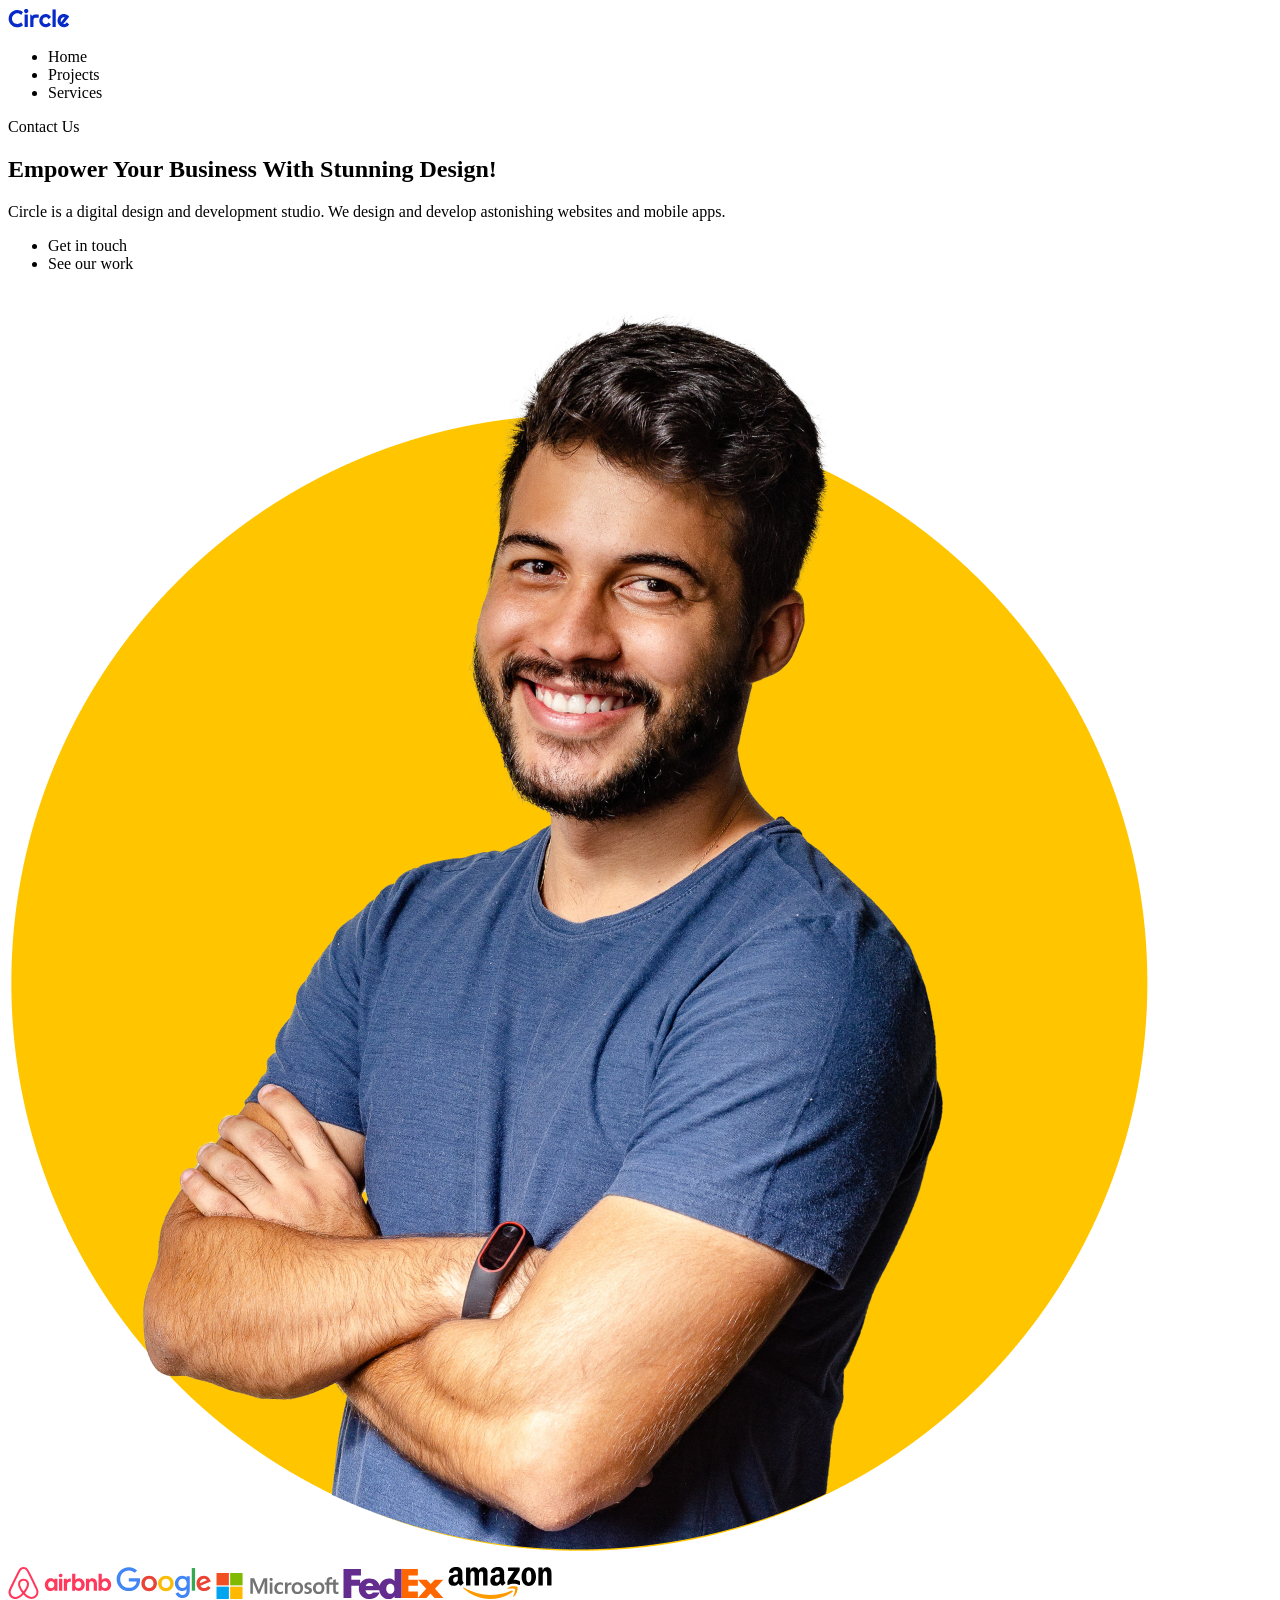
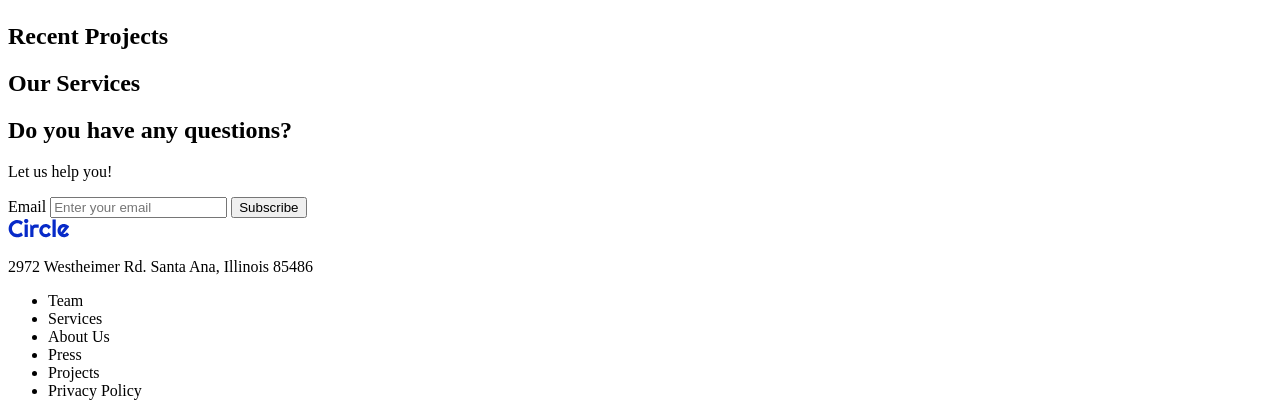
==== index.html @ 77b73203 "Start project" ====
<!doctype html>
<html lang="en">
  <head>
    <meta charset="UTF-8" />
    <meta name="viewport" content="width=device-width, initial-scale=1.0" />
    <title>Homepage</title>
    <link rel="stylesheet" href="script.js" />
  </head>
  <body>
    <header>
      <nav>
        <a href="https://circle91.webflow.io/">
          <img src="/project-assets/logos/circle.svg" alt="Website Circle"
        /></a>
        <ul>
          <li>Home</li>
          <li>Projects</li>
          <li>Services</li>
        </ul>
        <p>Contact Us</p>
      </nav>
    </header>
    <main>
      <section id="hero">
        <h1>Empower Your Business With Stunning Design!</h1>
        <p>
          Circle is a digital design and development studio. We design and
          develop astonishing websites and mobile apps.
        </p>
        <nav>
          <ul>
            <li>Get in touch</li>
            <li>See our work</li>
          </ul>
        </nav>
        <img
          src="/project-assets/hero-section/hero-image.png"
          alt="Hero image"
        />
      </section>
      <section id="logos">
        <img src="/project-assets/logos/airbnb-logo.svg" alt="Airbnb logo" />
        <img src="/project-assets/logos/google-logo.svg" alt="Google logo" />
        <img
          src="/project-assets/logos/microsoft-logo.svg"
          alt="Microsoft logo"
        />
        <img src="/project-assets/logos/fedex-logo.svg" alt="FedEx logo" />
        <img src="/project-assets/logos/amazon-logo.svg" alt="Amazon logo" />
      </section>
      <section id="recent-projects">
        <h2>Recent Projects</h2>
        <div></div>
      </section>
      <section id="testimonial-section"></section>
      <section id="services-section">
        <h2>Our Services</h2>
        <div></div>
      </section>
      <section id="newsletter-section">
        <h2>Do you have any questions?</h2>
        <p>Let us help you!</p>
        <form class="newsletter-email">
          <label for="email">Email</label>
          <input id="email" type="email" placeholder="Enter your email" />
          <button type="submit">Subscribe</button>
        </form>
      </section>
    </main>
    <footer>
      <section id="logo-address"></section>
      <a href="https://circle91.webflow.io/">
        <img src="/project-assets/logos/circle.svg" alt="Website Circle"
      /></a>
      <p>2972 Westheimer Rd. Santa Ana, Illinois 85486</p>
      <section id="navigation-links">
        <nav>
          <ul>
            <li>Team</li>
            <li>Services</li>
            <li>About Us</li>
            <li>Press</li>
            <li>Projects</li>
            <li>Privacy Policy</li>
          </ul>
        </nav>
      </section>
    </footer>
    <!--<script src="script.js"></script>-->
  </body>
</html>
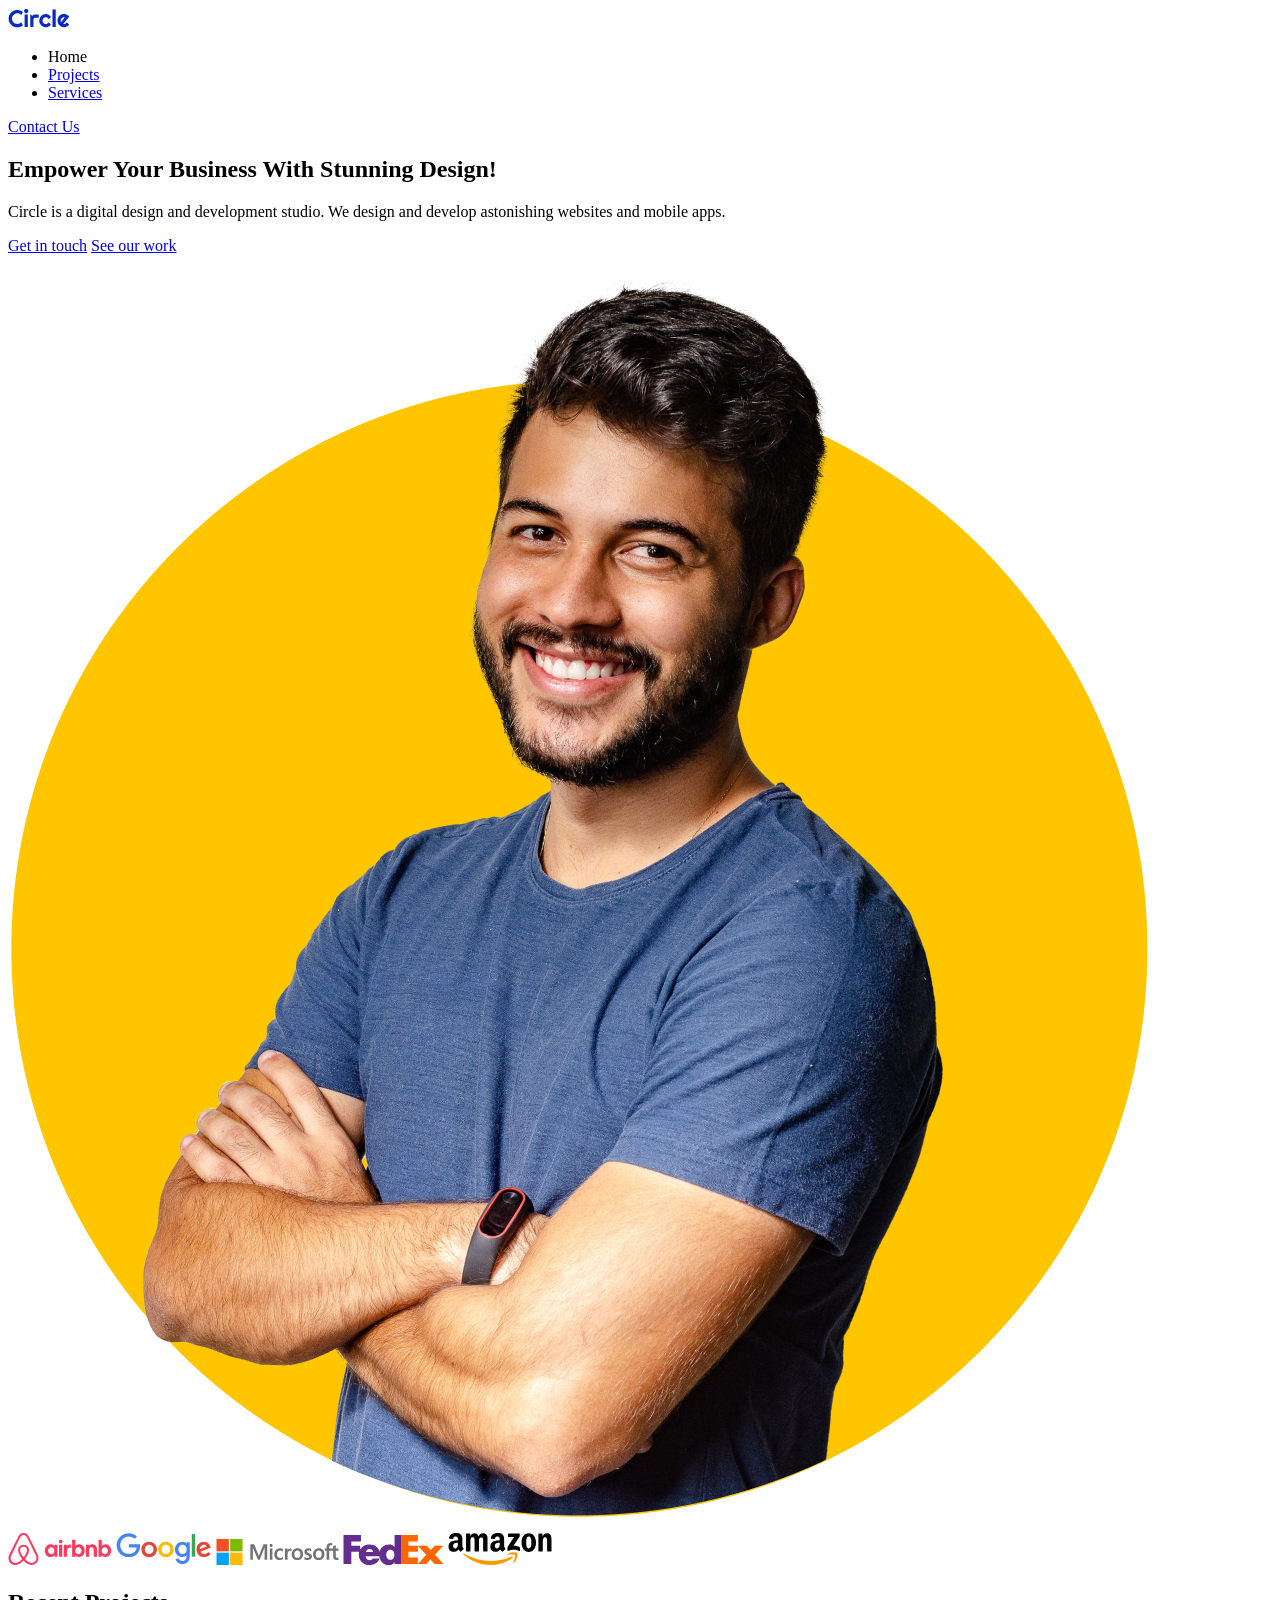
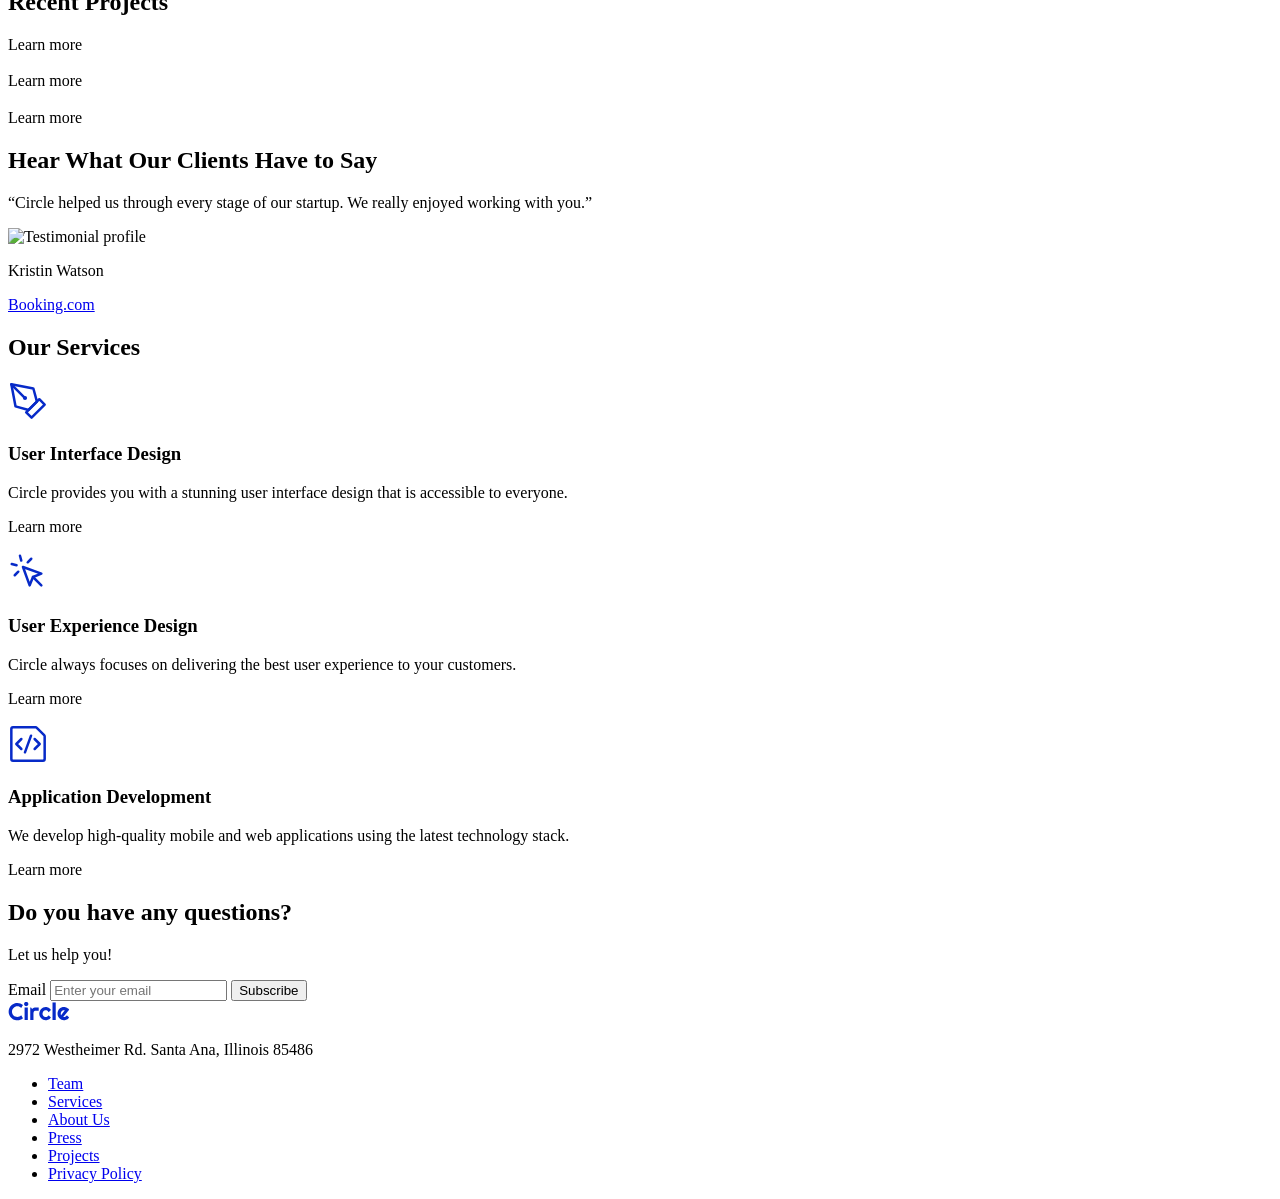
==== commit 21997caf: "base HTML structure with navigation in home, contact, project" ====
--- a/index.html
+++ b/index.html
@@ -9,15 +9,15 @@
   <body>
     <header>
       <nav>
-        <a href="https://circle91.webflow.io/">
-          <img src="/project-assets/logos/circle.svg" alt="Website Circle"
+        <a href="index.html">
+          <img src="project-assets/logos/circle.svg" alt="Website Circle"
         /></a>
         <ul>
           <li>Home</li>
-          <li>Projects</li>
-          <li>Services</li>
+          <li><a href="#recent-projects">Projects</a></li>
+          <li><a href="#services-section">Services</a></li>
         </ul>
-        <p>Contact Us</p>
+        <a href="contact.html">Contact Us</a>
       </nav>
     </header>
     <main>
@@ -27,35 +27,107 @@
           Circle is a digital design and development studio. We design and
           develop astonishing websites and mobile apps.
         </p>
-        <nav>
-          <ul>
-            <li>Get in touch</li>
-            <li>See our work</li>
-          </ul>
-        </nav>
+        <a href="contact.html">Get in touch</a>
+        <a href="projects/1.html">See our work</a>
+
         <img
-          src="/project-assets/hero-section/hero-image.png"
+          src="project-assets/hero-section/hero-image.png"
           alt="Hero image"
         />
       </section>
       <section id="logos">
-        <img src="/project-assets/logos/airbnb-logo.svg" alt="Airbnb logo" />
-        <img src="/project-assets/logos/google-logo.svg" alt="Google logo" />
-        <img
-          src="/project-assets/logos/microsoft-logo.svg"
-          alt="Microsoft logo"
-        />
-        <img src="/project-assets/logos/fedex-logo.svg" alt="FedEx logo" />
-        <img src="/project-assets/logos/amazon-logo.svg" alt="Amazon logo" />
+        <a href="https://www.airbnb.es/"
+          ><img src="project-assets/logos/airbnb-logo.svg" alt="Airbnb logo"
+        /></a>
+        <a href="https://www.google.com/"
+          ><img src="project-assets/logos/google-logo.svg" alt="Google logo"
+        /></a>
+        <a href="https://www.microsoft.com/"
+          ><img
+            src="project-assets/logos/microsoft-logo.svg"
+            alt="Microsoft logo"
+        /></a>
+        <a href="https://www.fedex.com/">
+          <img src="project-assets/logos/fedex-logo.svg" alt="FedEx logo"
+        /></a>
+        <a href="https://www.amazon.es/">
+          <img src="project-assets/logos/amazon-logo.svg" alt="Amazon logo"
+        /></a>
       </section>
       <section id="recent-projects">
         <h2>Recent Projects</h2>
-        <div></div>
+        <div class="recent-projects-group">
+          <div class="recent-project-card">
+            <h3></h3>
+            <p></p>
+            <p>Learn more</p>
+          </div>
+          <div class="recent-project-card">
+            <h3></h3>
+            <p></p>
+            <p>Learn more</p>
+          </div>
+          <div class="recent-project-card">
+            <h3></h3>
+            <p></p>
+            <p>Learn more</p>
+          </div>
+        </div>
       </section>
-      <section id="testimonial-section"></section>
+      <section id="testimonial-section">
+        <h2>Hear What Our Clients Have to Say</h2>
+        <p>
+          “Circle helped us through every stage of our startup. We really
+          enjoyed working with you.”
+        </p>
+        <img
+          src="project-assets/testimonial-section/profile.png*"
+          alt="Testimonial profile"
+        />
+        <p>Kristin Watson</p>
+        <a href="https://www.booking.com/">Booking.com</a>
+      </section>
       <section id="services-section">
         <h2>Our Services</h2>
-        <div></div>
+        <div class="services-group">
+          <div class="service-card">
+            <img
+              src="project-assets/services-section/icons/1.svg"
+              alt="User Interface Design icon"
+            />
+            <h3>User Interface Design</h3>
+            <p>
+              Circle provides you with a stunning user interface design that is
+              accessible to everyone.
+            </p>
+            <p>Learn more</p>
+          </div>
+
+          <div class="service-card">
+            <img
+              src="project-assets/services-section/icons/2.svg"
+              alt="User Experience Design icon"
+            />
+            <h3>User Experience Design</h3>
+            <p>
+              Circle always focuses on delivering the best user experience to
+              your customers.
+            </p>
+            <p>Learn more</p>
+          </div>
+          <div class="service-card">
+            <img
+              src="project-assets/services-section/icons/3.svg"
+              alt="Application Development icon"
+            />
+            <h3>Application Development</h3>
+            <p>
+              We develop high-quality mobile and web applications using the
+              latest technology stack.
+            </p>
+            <p>Learn more</p>
+          </div>
+        </div>
       </section>
       <section id="newsletter-section">
         <h2>Do you have any questions?</h2>
@@ -70,18 +142,18 @@
     <footer>
       <section id="logo-address"></section>
       <a href="https://circle91.webflow.io/">
-        <img src="/project-assets/logos/circle.svg" alt="Website Circle"
+        <img src="project-assets/logos/circle.svg" alt="Website Circle"
       /></a>
       <p>2972 Westheimer Rd. Santa Ana, Illinois 85486</p>
       <section id="navigation-links">
         <nav>
           <ul>
-            <li>Team</li>
-            <li>Services</li>
-            <li>About Us</li>
-            <li>Press</li>
-            <li>Projects</li>
-            <li>Privacy Policy</li>
+            <li><a href="404.html">Team</a></li>
+            <li><a href="404.html">Services</a></li>
+            <li><a href="404.html">About Us</a></li>
+            <li><a href="404.html">Press</a></li>
+            <li><a href="projects/1.html">Projects</a></li>
+            <li><a href="404.html">Privacy Policy</a></li>
           </ul>
         </nav>
       </section>
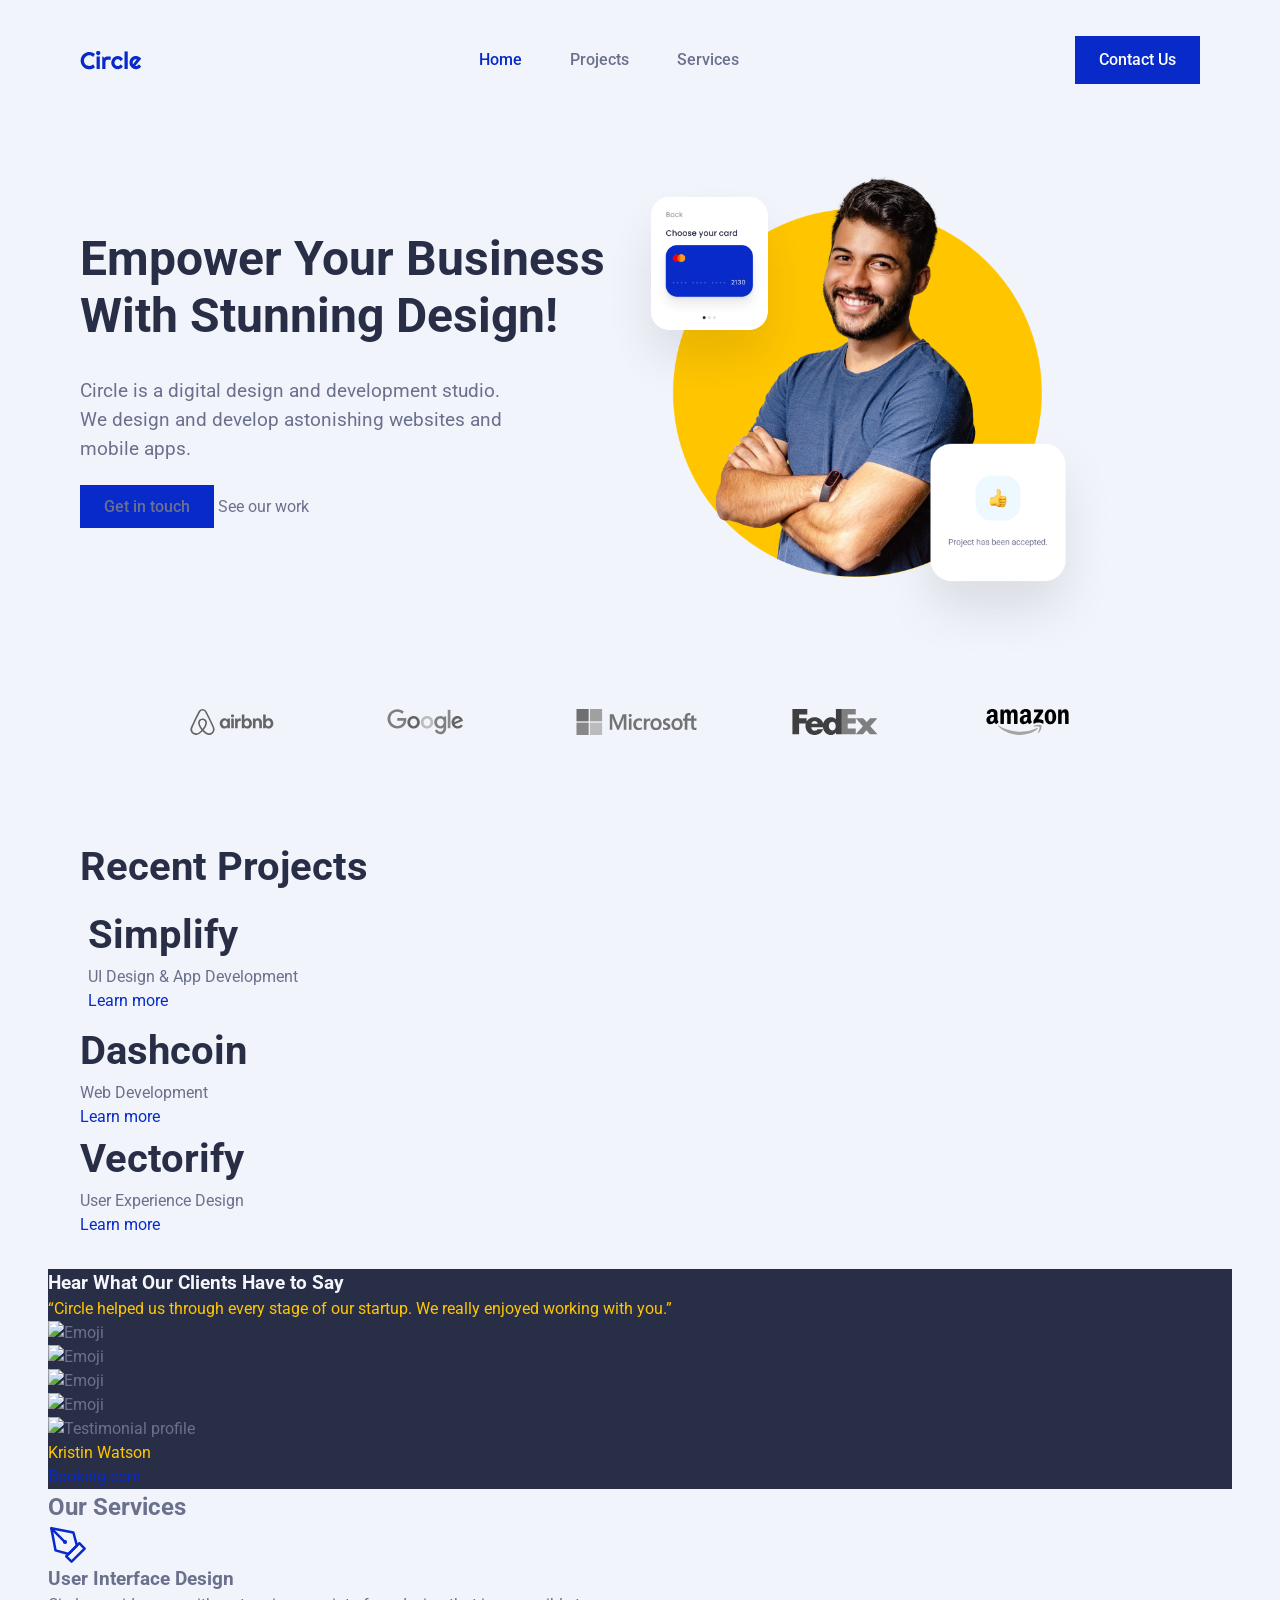
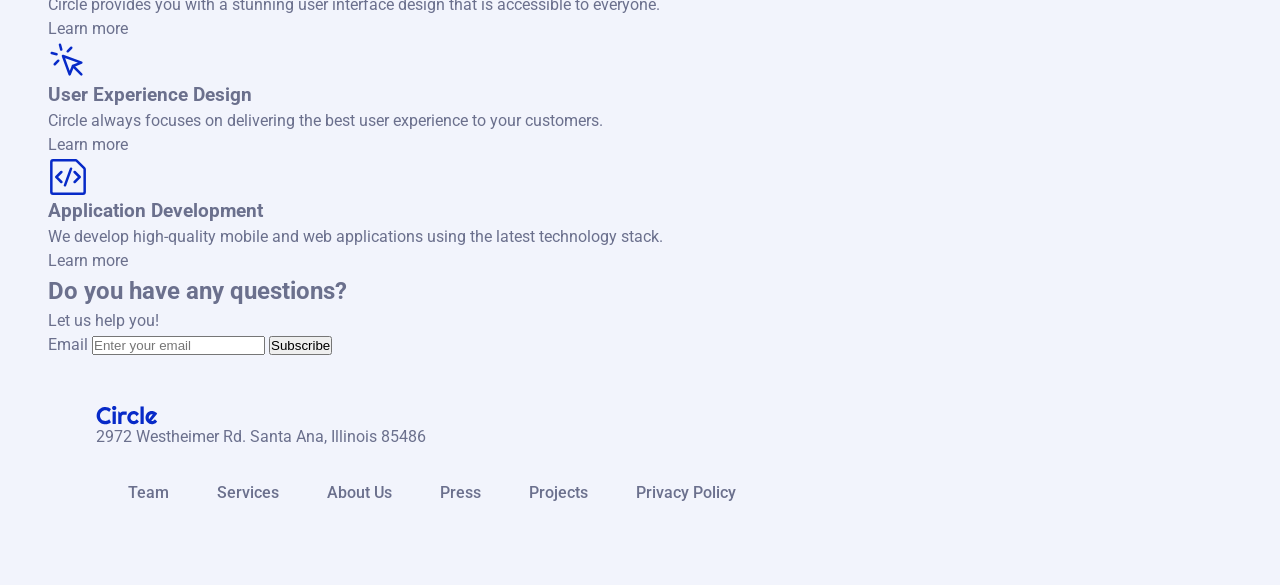
==== commit 736a6cfd: "Update day 2 CSS + HTML" ====
--- a/index.html
+++ b/index.html
@@ -4,7 +4,7 @@
     <meta charset="UTF-8" />
     <meta name="viewport" content="width=device-width, initial-scale=1.0" />
     <title>Homepage</title>
-    <link rel="stylesheet" href="script.js" />
+    <link rel="stylesheet" href="styles.css" />
   </head>
   <body>
     <header>
@@ -17,23 +17,41 @@
           <li><a href="#recent-projects">Projects</a></li>
           <li><a href="#services-section">Services</a></li>
         </ul>
-        <a href="contact.html">Contact Us</a>
+        <a href="contact.html" class="pseudo-button">Contact Us</a>
       </nav>
     </header>
     <main>
       <section id="hero">
-        <h1>Empower Your Business With Stunning Design!</h1>
-        <p>
-          Circle is a digital design and development studio. We design and
-          develop astonishing websites and mobile apps.
-        </p>
-        <a href="contact.html">Get in touch</a>
-        <a href="projects/1.html">See our work</a>
-
-        <img
-          src="project-assets/hero-section/hero-image.png"
-          alt="Hero image"
-        />
+        <div class="hero-content">
+          <div class="hero-text">
+            <h1>Empower Your Business With Stunning Design!</h1>
+            <p>
+              Circle is a digital design and development studio. We design and
+              develop astonishing websites and mobile apps.
+            </p>
+          </div>
+          <div class="hero-btn">
+            <a class="pseudo-button" href="#newsletter-section">Get in touch</a>
+            <a href="#recent-projects">See our work</a>
+          </div>
+        </div>
+        <div class="hero-group-image">
+          <img
+            class="card-image"
+            src="project-assets/hero-section/card-1.png"
+            alt="Card image"
+          />
+          <img
+            class="hero-img"
+            src="project-assets/hero-section/hero-image.png"
+            alt="Hero image"
+          />
+          <img
+            class="project-accepted"
+            src="project-assets/hero-section/card-2.png"
+            alt="Project accepted"
+          />
+        </div>
       </section>
       <section id="logos">
         <a href="https://www.airbnb.es/"
@@ -55,37 +73,81 @@
         /></a>
       </section>
       <section id="recent-projects">
-        <h2>Recent Projects</h2>
-        <div class="recent-projects-group">
-          <div class="recent-project-card">
-            <h3></h3>
-            <p></p>
-            <p>Learn more</p>
-          </div>
-          <div class="recent-project-card">
-            <h3></h3>
-            <p></p>
-            <p>Learn more</p>
-          </div>
-          <div class="recent-project-card">
-            <h3></h3>
-            <p></p>
-            <p>Learn more</p>
-          </div>
-        </div>
+        <h3>Recent Projects</h3>
+        <article class="cards">
+          <img
+            src="/project-assets/projects-section/1.jpg*"
+            alt="Image Project"
+            class="card-image"
+          />
+          <div class="card-content">
+            <h3 class="card_tittle">Simplify</h3>
+            <p>UI Design & App Development</p>
+            <a href="projects/1.html">Learn more</a>
+          </div>
+        </article>
+        <article class="card">
+          <img
+            src="/project-assets/projects-section/2.jpg*"
+            alt="Image Project"
+            class="card-image"
+          />
+          <div class="card-content">
+            <h3 class="card_tittle">Dashcoin</h3>
+            <p>Web Development</p>
+            <a href="404.html">Learn more</a>
+          </div>
+        </article>
+        <article class="card">
+          <img
+            src="/project-assets/projects-section/3.jpg*"
+            alt="Image Project"
+            class="card-image"
+          />
+          <div class="card-content">
+            <h3 class="card_tittle">Vectorify</h3>
+            <p>User Experience Design</p>
+            <a href="404.html">Learn more</a>
+          </div>
+        </article>
       </section>
       <section id="testimonial-section">
-        <h2>Hear What Our Clients Have to Say</h2>
-        <p>
-          “Circle helped us through every stage of our startup. We really
-          enjoyed working with you.”
-        </p>
-        <img
-          src="project-assets/testimonial-section/profile.png*"
-          alt="Testimonial profile"
-        />
-        <p>Kristin Watson</p>
-        <a href="https://www.booking.com/">Booking.com</a>
+        <div class="testimonial-group">
+          <h3>Hear What Our Clients Have to Say</h3>
+          <p>
+            “Circle helped us through every stage of our startup. We really
+            enjoyed working with you.”
+          </p>
+          <div class="testimonial-img">
+            <img
+              class="emoji-left-top"
+              src="project-assets/testimonial-section/memoji-1*.png"
+              alt="Emoji"
+            />
+            <img
+              class="emoji-right-top"
+              src="project-assets/testimonial-section/memoji-2*.png"
+              alt="Emoji"
+            />
+            <img
+              class="emoji-left-down"
+              src="project-assets/testimonial-section/memoji-3*.png"
+              alt="Emoji"
+            />
+            <img
+              class="emoji-right-down"
+              src="project-assets/testimonial-section/memoji-4*.png"
+              alt="Emoji"
+            />
+          </div>
+          <img
+            src="project-assets/testimonial-section/profile*.png*"
+            alt="Testimonial profile"
+          />
+
+          <p>Kristin Watson</p>
+          <a href="https://www.booking.com/">Booking.com</a>
+        </div>
       </section>
       <section id="services-section">
         <h2>Our Services</h2>
--- a/styles.css
+++ b/styles.css
@@ -0,0 +1,246 @@
+@import url("https://fonts.googleapis.com/css2?family=Roboto:ital,wght@0,100..900;1,100..900&display=swap");
+
+:root {
+  --color-text-primary: #072ac8;
+  --color-text: #6b708d;
+  --color-text-dark: #292e47;
+  --color-text-white: #ffffff;
+  --color-text-neutral-light: #f4f6fc;
+  --color-text-secondary: #ffc600;
+  --color-text-primary-hover: #a2d6f9;
+  --color-text-black: #000000;
+  --color-bg: #f2f4fc;
+  --font-body: Roboto, sans-serif;
+  --space-s: 1rem;
+  --space-m: 2rem;
+  --space-normal: 2.5rem;
+  --space-l: 3rem;
+  --space-xl: 6rem;
+}
+
+*,
+*::before,
+*::after {
+  box-sizing: border-box;
+  margin: 0;
+  padding: 0;
+}
+
+body {
+  font-family: var(--font-body);
+  background-color: var(--color-bg);
+  color: var(--color-text);
+  line-height: 1.5;
+  margin: var(--space-l);
+ 
+}
+
+img {
+  max-width: 100%;
+  display: block;
+}
+
+a {
+  color: var(--color-text-primary);
+  text-decoration: none;
+}
+
+header {
+  
+  margin: var(--space-m);
+  margin-top: -2rem;
+}
+
+nav {
+  font-weight: 500;
+  display: flex;
+  justify-content: space-between;
+  gap: var(--space-l);
+  align-items: center;
+}
+
+nav ul {
+  list-style: none;
+  display: flex;
+  gap: var(--space-l);
+   margin: var(--space-m);
+}
+
+nav ul li {
+    color: var(--color-text-primary)
+    
+}
+
+nav ul li a {
+    color: var(--color-text);
+   
+}
+
+nav ul li a:hover {
+    color: var(--color-text-primary);
+}
+
+.pseudo-button {
+ background-color: var(--color-text-primary);
+  color: var(--color-text-white);
+  padding: 0.75rem 1.5rem;
+  font-weight: 500;
+}
+
+#hero {
+  padding: var(--space-l) var(--space-s);
+  display: flex;
+  align-items: center;
+   padding: var(--space-m);
+  gap: var(--space-l);
+
+}
+
+.hero-content,
+.hero-group-image {
+  flex: 1;
+  
+}
+
+.hero-group-image {
+    position: relative;
+    align-items: center;
+}
+
+.card-image, 
+.project-accepted {
+    position: absolute;
+    height: 60%;
+
+}
+
+.card-image {
+    bottom: 40%;
+    left: -15%;
+}
+
+.project-accepted {
+    top: 60%;   
+    right: 15%;
+}
+
+.hero-content{
+    margin-right: var(--space-s);
+}
+
+.hero-content h1 {
+  font-size: var(--space-l);
+  line-height: 1.2;
+  color: var(--color-text-dark);
+  font-weight: 700;
+  
+}
+
+
+.hero-content a {
+ color: var(--color-text)
+ 
+}
+
+.hero-content p{
+    padding: 2rem 0;
+    margin-right: 5rem;
+    font-size: 1.2rem;
+}
+
+
+.hero-img {
+  object-fit:cover;
+  max-width: 70%;
+
+}
+
+
+
+#logos {
+  display: flex;
+  justify-content: space-around;
+  margin: var(--space-xl)
+}
+
+#logos img {
+  filter: grayscale(1);
+  transition: all 0.2s;
+  -webkit-transition: all 0.2s;
+  -moz-transition: all 0.2s;
+  height: 80%;
+}
+
+#logos img:hover {
+  filter: grayscale(0%);
+  -webkit-filter: grayscale(0%);
+  -moz-filter: grayscale(0%);
+  transform: scale(1.1);
+  -webkit-transform: scale(1.1);
+  -moz-transform: scale(1.1);
+}
+
+#recent-projects {
+  margin: var(--space-m);
+    display: flexbox;
+    	flex-flow: row wrap;
+}
+
+.cards {
+	display: flex;
+	width: 100%;
+	padding: 0.5em;
+     justify-content: center;
+}
+.card-content{
+    flex: 1;
+   
+}
+  
+
+#recent-projects h3 {
+    font-weight: 700;
+    font-size: var(--space-normal);
+    color: var(--color-text-dark)
+}
+
+.recent-projects-group {
+  align-self: flex-start;
+  justify-content: space-between;
+}
+
+#testimonial-section {
+background-color: var(--color-text-dark);
+}
+
+.testimonial-img {
+    position: relative;
+    
+}
+
+.testimonial-group h3{
+    color:var(--color-text-neutral-light)
+}
+
+.testimonial-group p {
+    color:var(--color-text-secondary)
+}
+
+emoji-left-top,
+emoji-right-top,
+emoji-left-down,
+emoji-right-down {
+    position: absolute;
+    
+}
+
+emoji-right-top {
+      top: 60%;   
+    right: 15%;
+}
+
+
+footer {
+  display: flexbox;
+  margin: var(--space-l);
+}
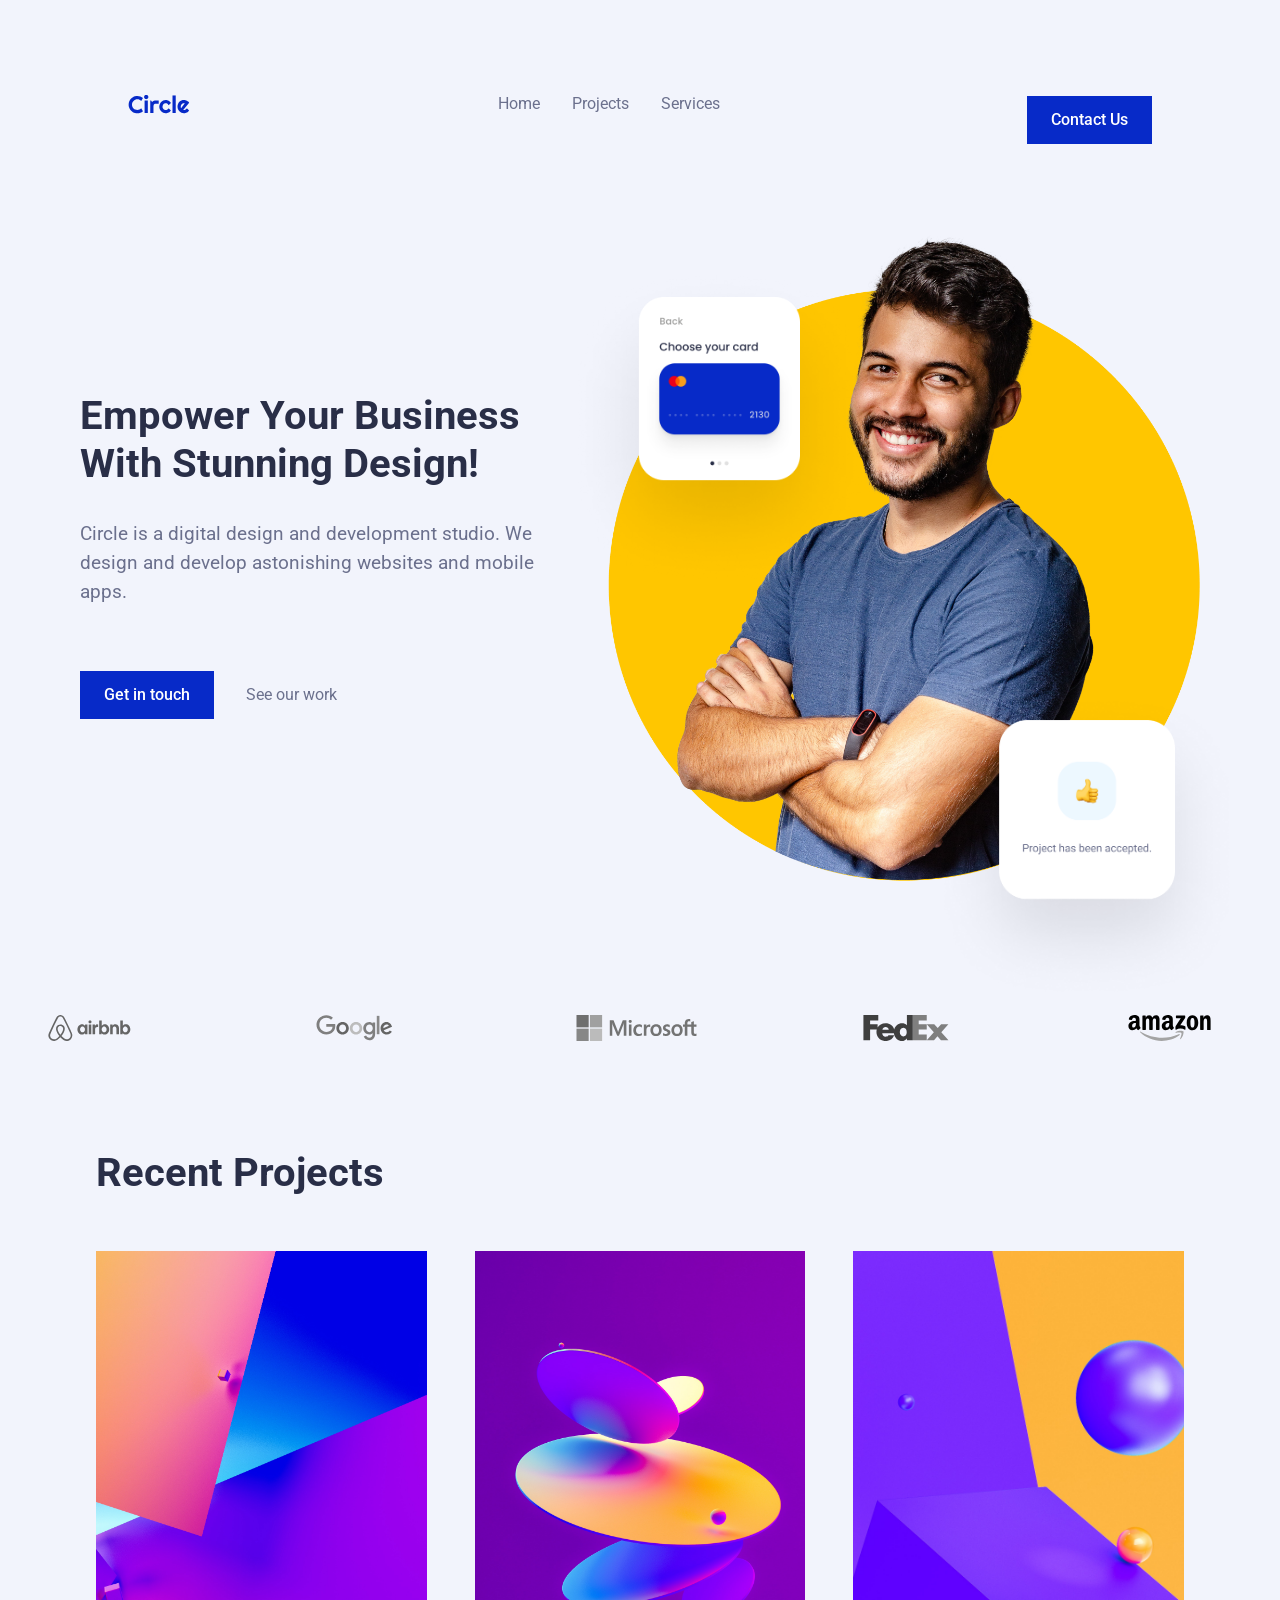
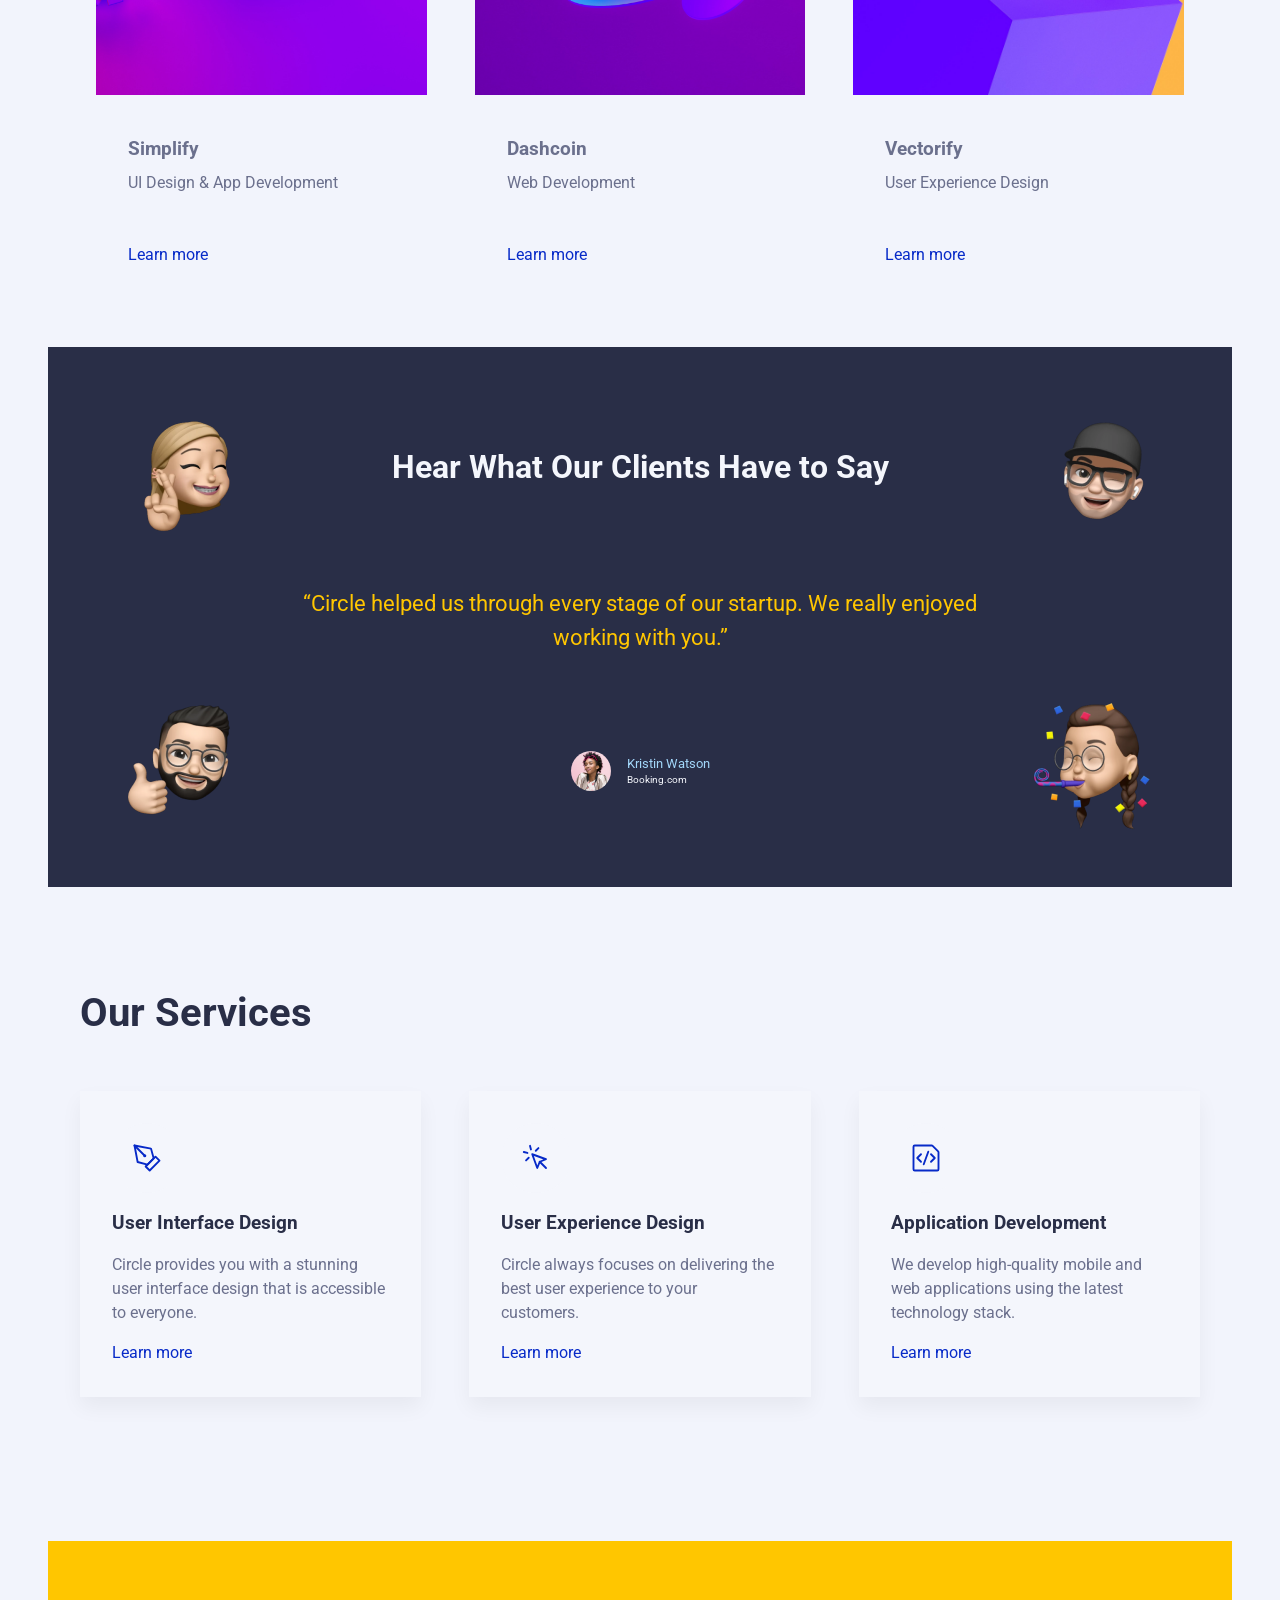
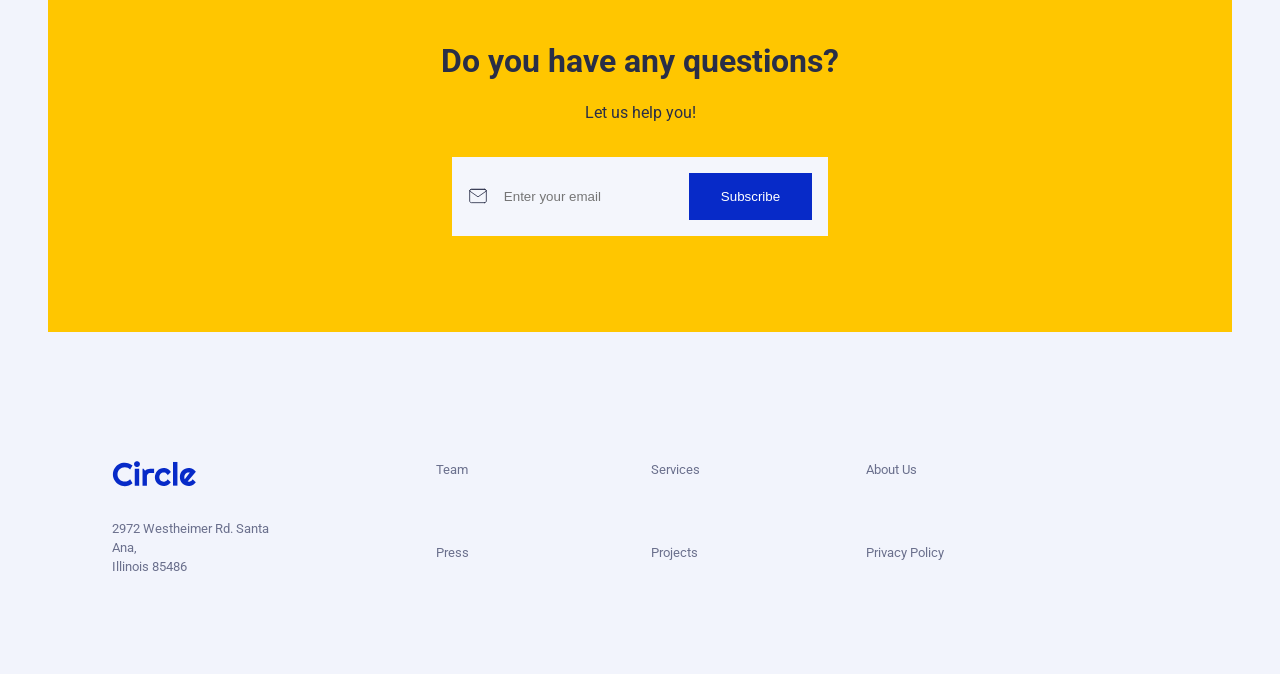
==== commit 0fc343ed: "Day 3: reestructuring html + css" ====
--- a/index.html
+++ b/index.html
@@ -10,13 +10,17 @@
     <header>
       <nav>
         <a href="index.html">
-          <img src="project-assets/logos/circle.svg" alt="Website Circle"
-        /></a>
+          <img src="project-assets/logos/circle.svg" alt="Website Circle" />
+        </a>
+
+        <button class="btn-menu">Menu</button>
+
         <ul>
-          <li>Home</li>
+          <li><a href="#">Home</a></li>
           <li><a href="#recent-projects">Projects</a></li>
           <li><a href="#services-section">Services</a></li>
         </ul>
+
         <a href="contact.html" class="pseudo-button">Contact Us</a>
       </nav>
     </header>
@@ -32,21 +36,21 @@
           </div>
           <div class="hero-btn">
             <a class="pseudo-button" href="#newsletter-section">Get in touch</a>
-            <a href="#recent-projects">See our work</a>
+            <a class="link-txt" href="#recent-projects">See our work</a>
           </div>
         </div>
         <div class="hero-group-image">
+          <img
+            class="hero-img"
+            src="project-assets/hero-section/hero-image.png"
+            alt="Hero image"
+          />
           <img
             class="card-image"
             src="project-assets/hero-section/card-1.png"
             alt="Card image"
           />
           <img
-            class="hero-img"
-            src="project-assets/hero-section/hero-image.png"
-            alt="Hero image"
-          />
-          <img
             class="project-accepted"
             src="project-assets/hero-section/card-2.png"
             alt="Project accepted"
@@ -73,43 +77,48 @@
         /></a>
       </section>
       <section id="recent-projects">
-        <h3>Recent Projects</h3>
-        <article class="cards">
-          <img
-            src="/project-assets/projects-section/1.jpg*"
-            alt="Image Project"
-            class="card-image"
-          />
-          <div class="card-content">
-            <h3 class="card_tittle">Simplify</h3>
-            <p>UI Design & App Development</p>
-            <a href="projects/1.html">Learn more</a>
-          </div>
-        </article>
-        <article class="card">
-          <img
-            src="/project-assets/projects-section/2.jpg*"
-            alt="Image Project"
-            class="card-image"
-          />
-          <div class="card-content">
-            <h3 class="card_tittle">Dashcoin</h3>
-            <p>Web Development</p>
-            <a href="404.html">Learn more</a>
-          </div>
-        </article>
-        <article class="card">
-          <img
-            src="/project-assets/projects-section/3.jpg*"
-            alt="Image Project"
-            class="card-image"
-          />
-          <div class="card-content">
-            <h3 class="card_tittle">Vectorify</h3>
-            <p>User Experience Design</p>
-            <a href="404.html">Learn more</a>
-          </div>
-        </article>
+        <h2>Recent Projects</h2>
+
+        <div class="items-card">
+          <article class="item-card">
+            <img
+              src="project-assets/projects-section/1.jpg"
+              alt="Image Project"
+              class="item-img"
+            />
+            <div class="card-content">
+              <h3 class="card_tittle">Simplify</h3>
+              <p>UI Design & App Development</p>
+              <a href="404.html">Learn more</a>
+            </div>
+          </article>
+
+          <article class="item-card">
+            <img
+              src="project-assets/projects-section/2.jpg"
+              alt="Image Project"
+              class="item-img"
+            />
+            <div class="card-content">
+              <h3 class="card_tittle">Dashcoin</h3>
+              <p>Web Development</p>
+              <a href="404.html">Learn more</a>
+            </div>
+          </article>
+
+          <article class="item-card">
+            <img
+              src="project-assets/projects-section/3.jpg"
+              alt="Image Project"
+              class="item-img"
+            />
+            <div class="card-content">
+              <h3 class="card_tittle">Vectorify</h3>
+              <p>User Experience Design</p>
+              <a href="404.html">Learn more</a>
+            </div>
+          </article>
+        </div>
       </section>
       <section id="testimonial-section">
         <div class="testimonial-group">
@@ -121,103 +130,120 @@
           <div class="testimonial-img">
             <img
               class="emoji-left-top"
-              src="project-assets/testimonial-section/memoji-1*.png"
+              src="project-assets/testimonial-section/memoji-1.png"
               alt="Emoji"
             />
             <img
               class="emoji-right-top"
-              src="project-assets/testimonial-section/memoji-2*.png"
+              src="project-assets/testimonial-section/memoji-2.png"
               alt="Emoji"
             />
             <img
               class="emoji-left-down"
-              src="project-assets/testimonial-section/memoji-3*.png"
+              src="project-assets/testimonial-section/memoji-3.png"
               alt="Emoji"
             />
             <img
               class="emoji-right-down"
-              src="project-assets/testimonial-section/memoji-4*.png"
-              alt="Emoji"
-            />
-          </div>
-          <img
-            src="project-assets/testimonial-section/profile*.png*"
-            alt="Testimonial profile"
-          />
-
-          <p>Kristin Watson</p>
-          <a href="https://www.booking.com/">Booking.com</a>
+              src="project-assets/testimonial-section/memoji-4.png"
+              alt="Emoji"
+            />
+          </div>
+          <div class="testimonial-profile">
+            <img
+              src="project-assets/testimonial-section/profile.png"
+              alt="Testimonial profile"
+            />
+            <div class="testimonial-txt">
+              <p>Kristin Watson</p>
+              <a href="https://www.booking.com/">Booking.com</a>
+            </div>
+          </div>
         </div>
       </section>
       <section id="services-section">
         <h2>Our Services</h2>
         <div class="services-group">
           <div class="service-card">
-            <img
-              src="project-assets/services-section/icons/1.svg"
-              alt="User Interface Design icon"
-            />
+            <div class="service-img">
+              <img
+                src="project-assets/services-section/icons/1.svg"
+                alt="User Interface Design icon"
+              />
+            </div>
             <h3>User Interface Design</h3>
             <p>
               Circle provides you with a stunning user interface design that is
               accessible to everyone.
             </p>
-            <p>Learn more</p>
+            <a href="404.html">Learn more</a>
           </div>
 
           <div class="service-card">
-            <img
-              src="project-assets/services-section/icons/2.svg"
-              alt="User Experience Design icon"
-            />
+            <div class="service-img">
+              <img
+                src="project-assets/services-section/icons/2.svg"
+                alt="User Experience Design icon"
+              />
+            </div>
             <h3>User Experience Design</h3>
             <p>
               Circle always focuses on delivering the best user experience to
               your customers.
             </p>
-            <p>Learn more</p>
+            <a href="404.html">Learn more</a>
           </div>
           <div class="service-card">
-            <img
-              src="project-assets/services-section/icons/3.svg"
-              alt="Application Development icon"
-            />
+            <div class="service-img">
+              <img
+                src="project-assets/services-section/icons/3.svg"
+                alt="Application Development icon"
+              />
+            </div>
             <h3>Application Development</h3>
             <p>
               We develop high-quality mobile and web applications using the
               latest technology stack.
             </p>
-            <p>Learn more</p>
+            <a href="404.html">Learn more</a>
           </div>
         </div>
       </section>
       <section id="newsletter-section">
-        <h2>Do you have any questions?</h2>
+        <h3>Do you have any questions?</h3>
         <p>Let us help you!</p>
         <form class="newsletter-email">
-          <label for="email">Email</label>
-          <input id="email" type="email" placeholder="Enter your email" />
-          <button type="submit">Subscribe</button>
+          <div class="newsletter-group">
+            <img
+              src="project-assets/newsletter/icon/mail.svg"
+              alt="email icon"
+            />
+            <input id="email" type="email" placeholder="Enter your email" />
+            <button type="submit">Subscribe</button>
+          </div>
         </form>
       </section>
     </main>
     <footer>
-      <section id="logo-address"></section>
-      <a href="https://circle91.webflow.io/">
-        <img src="project-assets/logos/circle.svg" alt="Website Circle"
-      /></a>
-      <p>2972 Westheimer Rd. Santa Ana, Illinois 85486</p>
-      <section id="navigation-links">
-        <nav>
-          <ul>
-            <li><a href="404.html">Team</a></li>
-            <li><a href="404.html">Services</a></li>
-            <li><a href="404.html">About Us</a></li>
-            <li><a href="404.html">Press</a></li>
-            <li><a href="projects/1.html">Projects</a></li>
-            <li><a href="404.html">Privacy Policy</a></li>
-          </ul>
-        </nav>
+      <section class="footer-container">
+        <section class="side-left">
+          <a href="https://circle91.webflow.io/">
+            <img src="project-assets/logos/circle.svg" alt="Website Circle" />
+          </a>
+          <p>2972 Westheimer Rd. Santa Ana,<br />Illinois 85486</p>
+        </section>
+        <section class="side-right">
+          <nav>
+            <ul>
+              <li><a href="404.html">Team</a></li>
+              <li><a href="404.html">Services</a></li>
+              <li><a href="404.html">About Us</a></li>
+              <li><a href="404.html">Press</a></li>
+              <li><a href="projects/1.html">Projects</a></li>
+              <li><a href="404.html">Privacy Policy</a></li>
+            </ul>
+          </nav>
+        </section>
       </section>
     </footer>
     <!--<script src="script.js"></script>-->
--- a/styles.css
+++ b/styles.css
@@ -32,7 +32,6 @@
   color: var(--color-text);
   line-height: 1.5;
   margin: var(--space-l);
- 
 }
 
 img {
@@ -45,122 +44,147 @@
   text-decoration: none;
 }
 
+/*SECCIÓN: MENÚ SUPERIOR*/
+
 header {
-  
   margin: var(--space-m);
-  margin-top: -2rem;
+  padding: var(--space-s);
+}
+
+.menu {
+  position: relative;
+}
+
+.btn-menu {
+  font-size: 25px;
+  background: var(--color-text-secondary);
+  padding: var(--space-s);
+  border: none;
+  color: var(--color-text-dark);
+  border-radius: 50%;
+  cursor: pointer;
+}
+
+.menu ul {
+  display: none;
+  position: absolute;
+  top: 100%;
+  right: 0;
+  background: white;
+  padding: var(--space-s);
+  list-style: none;
+}
+
+.menu:hover ul {
+  display: block;
 }
 
 nav {
+  display: flex;
+  justify-content: space-between;
+  align-items: center;
+  padding: var(--space-s);
+}
+
+nav ul {
+  display: none;
+  list-style: none;
+}
+
+.nav-open {
+  display: flex;
+  flex-direction: column;
+  gap: var(--space-s);
+  margin-top: var(--space-s);
+}
+
+nav ul li {
+  color: var(--color-text-primary);
+}
+
+nav ul li a {
+  color: var(--color-text);
+}
+
+nav ul li a:hover {
+  color: var(--color-text-primary);
+}
+
+.pseudo-button {
+  background-color: var(--color-text-primary);
+  padding: 0.75rem 1.5rem;
+  color: var(--color-text-white);
   font-weight: 500;
-  display: flex;
-  justify-content: space-between;
-  gap: var(--space-l);
-  align-items: center;
-}
-
-nav ul {
-  list-style: none;
-  display: flex;
-  gap: var(--space-l);
-   margin: var(--space-m);
-}
-
-nav ul li {
-    color: var(--color-text-primary)
-    
-}
-
-nav ul li a {
-    color: var(--color-text);
-   
-}
-
-nav ul li a:hover {
-    color: var(--color-text-primary);
-}
-
-.pseudo-button {
- background-color: var(--color-text-primary);
-  color: var(--color-text-white);
-  padding: 0.75rem 1.5rem;
-  font-weight: 500;
-}
+  display: inline-block; /*MUY IMPORTANTE!: esto se me olvidaba  ponerlo cuando se trataba de enlaces*/
+}
+
+/*SECCIÓN: HERO*/
 
 #hero {
-  padding: var(--space-l) var(--space-s);
-  display: flex;
-  align-items: center;
-   padding: var(--space-m);
-  gap: var(--space-l);
-
-}
-
-.hero-content,
+  padding: var(--space-m);
+  display: flex;
+  flex-direction: column; /*en móvil, si queremos usar mobile first mejor en columna el flex-direction*/
+  gap: var(--space-m);
+}
+
+.hero-content {
+  flex: 1;
+  max-width: 500px;
+}
+
 .hero-group-image {
-  flex: 1;
-  
-}
-
-.hero-group-image {
-    position: relative;
-    align-items: center;
-}
-
-.card-image, 
+  position: relative;
+  flex: 1.2;
+  min-height: 400px;
+}
+
+/*border: 2px solid red; OJO! TENER EN CUENTA: truquito para ver qué tan cerca están los elementos entre sí*/
+
+.hero-btn {
+  display: flex;
+  gap: var(--space-m);
+  align-items: baseline;
+}
+
+.card-image,
 .project-accepted {
-    position: absolute;
-    height: 60%;
-
-}
-
-.card-image {
-    bottom: 40%;
-    left: -15%;
-}
-
-.project-accepted {
-    top: 60%;   
-    right: 15%;
-}
-
-.hero-content{
-    margin-right: var(--space-s);
+  display: none;
 }
 
 .hero-content h1 {
-  font-size: var(--space-l);
+  font-size: var(
+    --space-normal
+  ); /*en móvil 3rem es mucho, mejor definirlo directamente */
+  font-weight: 700;
   line-height: 1.2;
   color: var(--color-text-dark);
-  font-weight: 700;
-  
-}
-
-
-.hero-content a {
- color: var(--color-text)
- 
-}
-
-.hero-content p{
-    padding: 2rem 0;
-    margin-right: 5rem;
-    font-size: 1.2rem;
-}
-
+}
+
+.link-txt {
+  color: var(--color-text);
+}
+
+.hero-content p {
+  padding: var(--space-m) 0;
+  margin-right: 0;
+  font-size: 1.2rem;
+}
 
 .hero-img {
-  object-fit:cover;
-  max-width: 70%;
-
-}
-
-
+  position: relative;
+  width: 100%;
+  max-width: 450px;
+  margin-left: auto;
+}
+
+/*SECCIÓN: LOGOS EMPRESAS*/
 
 #logos {
   display: flex;
-  justify-content: space-around;
-  margin: var(--space-xl)
+  flex-wrap: wrap;
+  justify-content: center;
+  gap: var(--space-m);
+  margin: var(--space-xl);
 }
 
 #logos img {
@@ -180,67 +204,428 @@
   -moz-transform: scale(1.1);
 }
 
-#recent-projects {
-  margin: var(--space-m);
-    display: flexbox;
-    	flex-flow: row wrap;
-}
-
-.cards {
-	display: flex;
-	width: 100%;
-	padding: 0.5em;
-     justify-content: center;
-}
-.card-content{
-    flex: 1;
-   
-}
-  
-
-#recent-projects h3 {
-    font-weight: 700;
-    font-size: var(--space-normal);
-    color: var(--color-text-dark)
-}
-
-.recent-projects-group {
-  align-self: flex-start;
+/*SECCIÓN: CARDS*/
+
+#recent-projects h2,
+#services-section h2 {
+  font-weight: 700;
+  font-size: var(--space-normal);
+  color: var(--color-text-dark);
+  margin: var(--space-l);
+}
+
+.items-card {
+  margin: var(--space-l);
+  display: flex;
+  flex-direction: column;
+  gap: var(--space-l);
+}
+
+.item-card {
+  width: 100%;
+}
+
+.item-img {
+  object-fit: cover;
+  height: 444px;
+  width: 100%;
+}
+
+.card-content {
+  padding: var(--space-m);
+}
+
+.card-content h3,
+.card-content p {
+  margin-top: 0.5rem;
+}
+
+.card-content a {
+  display: inline-block;
+  margin-top: var(--space-l);
+}
+
+/*SECCIÓN: TESTIMONIAL*/
+
+#testimonial-section {
+  background-color: var(--color-text-dark);
+  text-align: center;
+  padding: var(--space-xl);
+}
+
+.testimonial-group {
+  max-width: 700px;
+  margin: 0 auto;
+}
+
+.testimonial-group h3 {
+  color: var(--color-text-neutral-light);
+  font-size: var(--space-m);
+  margin-bottom: var(--space-xl);
+}
+
+.testimonial-group p {
+  color: var(--color-text-secondary);
+  margin-bottom: var(--space-m);
+  font-size: 1.4rem;
+}
+
+.testimonial-group a {
+  color: var(--color-text-white);
+}
+
+.testimonial-profile {
+  display: flex;
+  gap: var(--space-s);
+  justify-content: center;
+  align-items: center;
+  margin-top: var(--space-xl);
+}
+
+.testimonial-profile img {
+  object-fit: cover;
+  border-radius: 50%;
+  width: 40px;
+  height: 40px;
+}
+
+.testimonial-txt {
+  display: flex;
+  align-items: flex-start;
+  flex-direction: column;
+}
+
+.testimonial-txt p,
+.testimonial-txt a {
+  margin: 0;
+}
+
+.testimonial-txt p {
+  color: var(--color-text-primary-hover);
+  font-size: 0.8rem;
+}
+
+.testimonial-txt a {
+  color: var(--color-text-neutral-light);
+  font-size: 0.6rem;
+}
+
+.testimonial-img {
+  display: none;
+}
+
+/*SECCIÓN: OUR SERVICES*/
+#services-section {
+  padding: var(--space-l) var(--space-m);
+}
+
+#services-section h2 {
+  margin: var(--space-l) 0;
+}
+
+.services-group {
+  display: flex;
+  flex-direction: column;
+  gap: var(--space-l);
+}
+
+.service-card {
+  background-color: var(--color-text-primary);
+  padding: var(--space-m);
+  background-color: var(--color-text-neutral-light);
+  padding: var(--space-m);
+  box-shadow: 0 10px 20px rgba(0, 0, 0, 0.05);
+}
+
+.service-img {
+  display: flex;
+  justify-content: center;
+  align-items: center;
+  width: 70px;
+  height: 70px;
+  background-color: var(--color-text-neutral-light);
+  border-radius: 50%;
+  margin-bottom: var(--space-s);
+}
+
+.service-img img {
+  width: 30px;
+  height: 30px;
+}
+
+.service-card h3 {
+  margin-bottom: var(--space-s);
+  color: var(--color-text-dark);
+}
+
+.service-card p {
+  margin-bottom: var(--space-s);
+}
+
+.service-card a {
+  color: var(--color-text-primary);
+}
+
+/*SECCIÓN: NEWSLETTER*/
+
+#newsletter-section {
+  background-color: var(--color-text-secondary);
+  text-align: center;
+  padding: var(--space-xl);
+  margin-top: var(--space-xl);
+}
+
+#newsletter-section h3 {
+  color: var(--color-text-dark);
+  font-size: var(--space-m);
+  margin-bottom: var(--space-s);
+}
+
+#newsletter-section p {
+  color: var(--color-text-dark);
+  margin-bottom: var(--space-m);
+}
+
+.newsletter-email {
+  display: flex;
+  justify-content: center;
+}
+
+.newsletter-group {
+  display: flex;
+  align-items: center;
+  background-color: var(--color-text-neutral-light);
+  padding: var(--space-s);
+  gap: var(--space-s);
+  max-width: 400px;
+  margin: 0 auto;
+}
+
+.newsletter-group img {
+  width: 20px;
+}
+
+.newsletter-group input {
+  border: none;
+  outline: none;
+  flex: 1;
+  background-color: var(--color-text-neutral-light);
+}
+
+.newsletter-group button {
+  background-color: var(--color-text-primary);
+  color: var(--color-text-white);
+  border: none;
+  padding: var(--space-s) var(--space-m);
+  cursor: pointer;
+}
+
+/*SECCIÓN: FOOTER*/
+
+.footer-container {
+  display: flex;
+  align-items: flex-start;
   justify-content: space-between;
-}
-
-#testimonial-section {
-background-color: var(--color-text-dark);
-}
-
-.testimonial-img {
+  margin: var(--space-xl) var(--space-m) var(--space-s);
+  padding: var(--space-m);
+}
+
+.side-left img {
+  width: 85px;
+  padding-bottom: var(--space-m);
+}
+
+.side-left p {
+  font-size: 0.8rem;
+}
+
+.side-right {
+  margin-left: var(--space-xl);
+}
+
+.side-right ul {
+  display: flex;
+  flex-wrap: wrap;
+  list-style: none;
+  font-size: 0.8rem;
+}
+
+.side-right li {
+  width: 33.33%;
+  margin-bottom: var(--space-m);
+  padding: 0 var(--space-m);
+}
+
+/* SECCIÓN: PAGE NOT FOUND */
+
+.error-page {
+  padding: var(--space-m);
+  text-align: center;
+}
+
+.error-content h1 {
+  font-size: var(--space-normal);
+  color: var(--color-text-dark);
+  margin-bottom: var(--space-m);
+}
+
+.pseudo-button {
+  display: inline-block;
+  margin-top: var(--space-m);
+}
+
+.error-image {
+  margin-top: var(--space-l);
+  display: flex;
+  justify-content: center;
+}
+
+.error-image img {
+  width: 800px;
+}
+
+/* SECCIÓN: MEDIA QUERIES */
+
+@media (min-width: 768px) {
+  .btn-menu {
+    display: none;
+  }
+
+  nav {
+    max-width: 1200px;
+    margin: 0 auto;
+    padding: 0 var(--space-m);
+  }
+
+  nav ul {
+    display: flex;
+    gap: var(--space-m);
+  }
+
+  nav ul li a {
+    color: var(--color-text);
+  }
+
+  nav ul li a:hover,
+  .link-txt:hover {
+    color: var(--color-text-primary);
+  }
+
+  #hero {
+    max-width: 1200px;
+    margin: 0 auto;
+    flex-direction: row;
+    align-items: center;
+  }
+
+  .hero-content {
+    max-width: 50%;
+  }
+
+  .hero-group-image {
+    min-height: auto;
     position: relative;
-    
-}
-
-.testimonial-group h3{
-    color:var(--color-text-neutral-light)
-}
-
-.testimonial-group p {
-    color:var(--color-text-secondary)
-}
-
-emoji-left-top,
-emoji-right-top,
-emoji-left-down,
-emoji-right-down {
+    display: flex;
+    justify-content: center;
+    align-items: center;
+  }
+
+  .hero-img {
+    position: relative;
+    max-width: none;
+    width: 100%;
+  }
+
+  .card-image,
+  .project-accepted {
+    display: block;
     position: absolute;
-    
-}
-
-emoji-right-top {
-      top: 60%;   
-    right: 15%;
-}
-
-
-footer {
-  display: flexbox;
-  margin: var(--space-l);
-}
+    max-width: 320px;
+  }
+
+  .card-image {
+    top: 5%;
+    left: -8%;
+  }
+
+  .project-accepted {
+    bottom: -18%;
+    right: -8%;
+  }
+
+  #recent-projects,
+  #services-section,
+  #testimonial-section,
+  #newsletter-section,
+  #logos,
+  footer {
+    max-width: 1500px;
+    margin-left: auto;
+    margin-right: auto;
+  }
+
+  #logos {
+    flex-wrap: nowrap;
+    justify-content: space-between;
+  }
+
+  .items-card {
+    flex-direction: row;
+  }
+
+  .item-card {
+    width: 33%;
+  }
+
+  #testimonial-section {
+    position: relative;
+  }
+
+  .testimonial-img {
+    display: block;
+  }
+
+  .emoji-left-top,
+  .emoji-right-top,
+  .emoji-left-down,
+  .emoji-right-down {
+    position: absolute;
+    width: 150px;
+  }
+
+  .emoji-left-top,
+  .emoji-right-top {
+    top: 10%;
+  }
+
+  .emoji-left-top,
+  .emoji-left-down {
+    left: 5%;
+  }
+
+  .emoji-right-top,
+  .emoji-right-down {
+    right: 5%;
+  }
+
+  .emoji-left-down,
+  .emoji-right-down {
+    bottom: 10%;
+  }
+
+  .service-card {
+    width: 33%;
+  }
+
+  .services-group,
+  .newsletter-group,
+  .footer-container {
+    flex-direction: row;
+  }
+
+  .side-right li {
+    width: 25%;
+    margin-bottom: var(--space-m);
+    padding: 0 var(--space-m);
+  }
+}
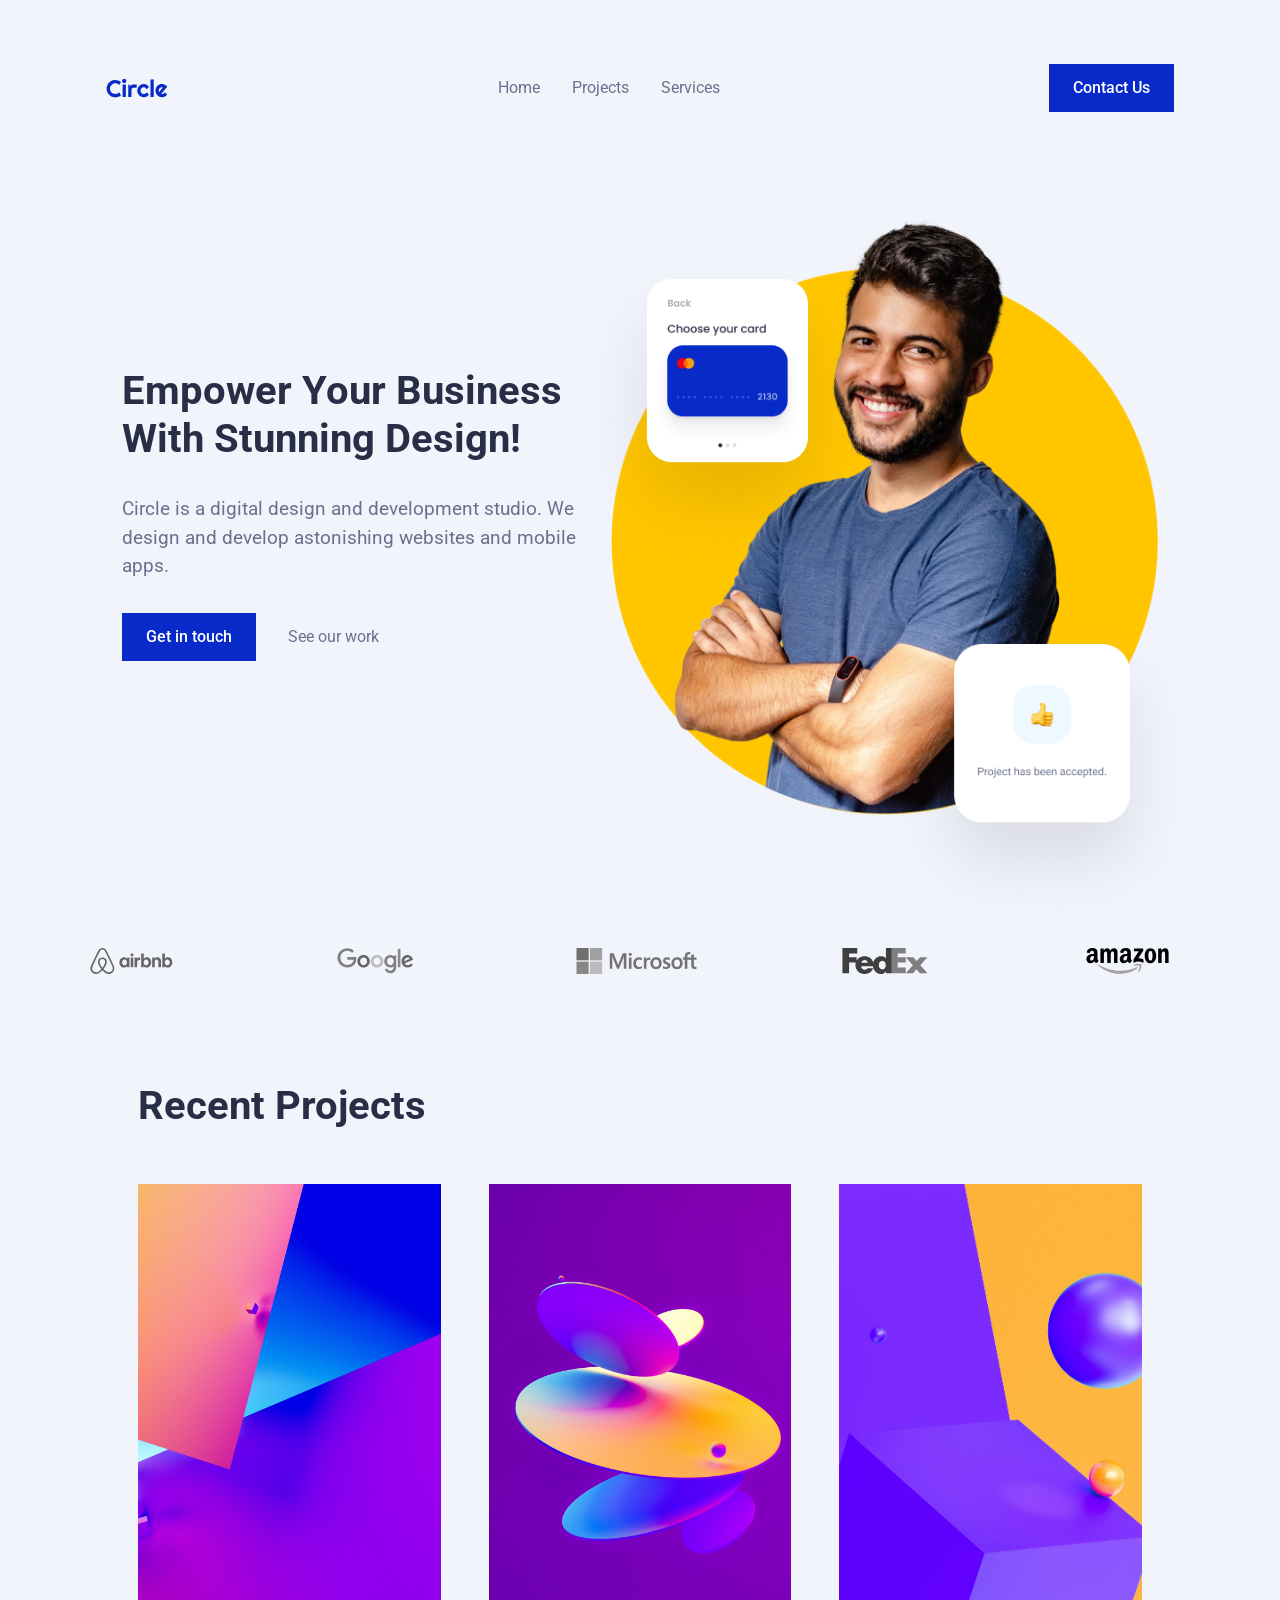
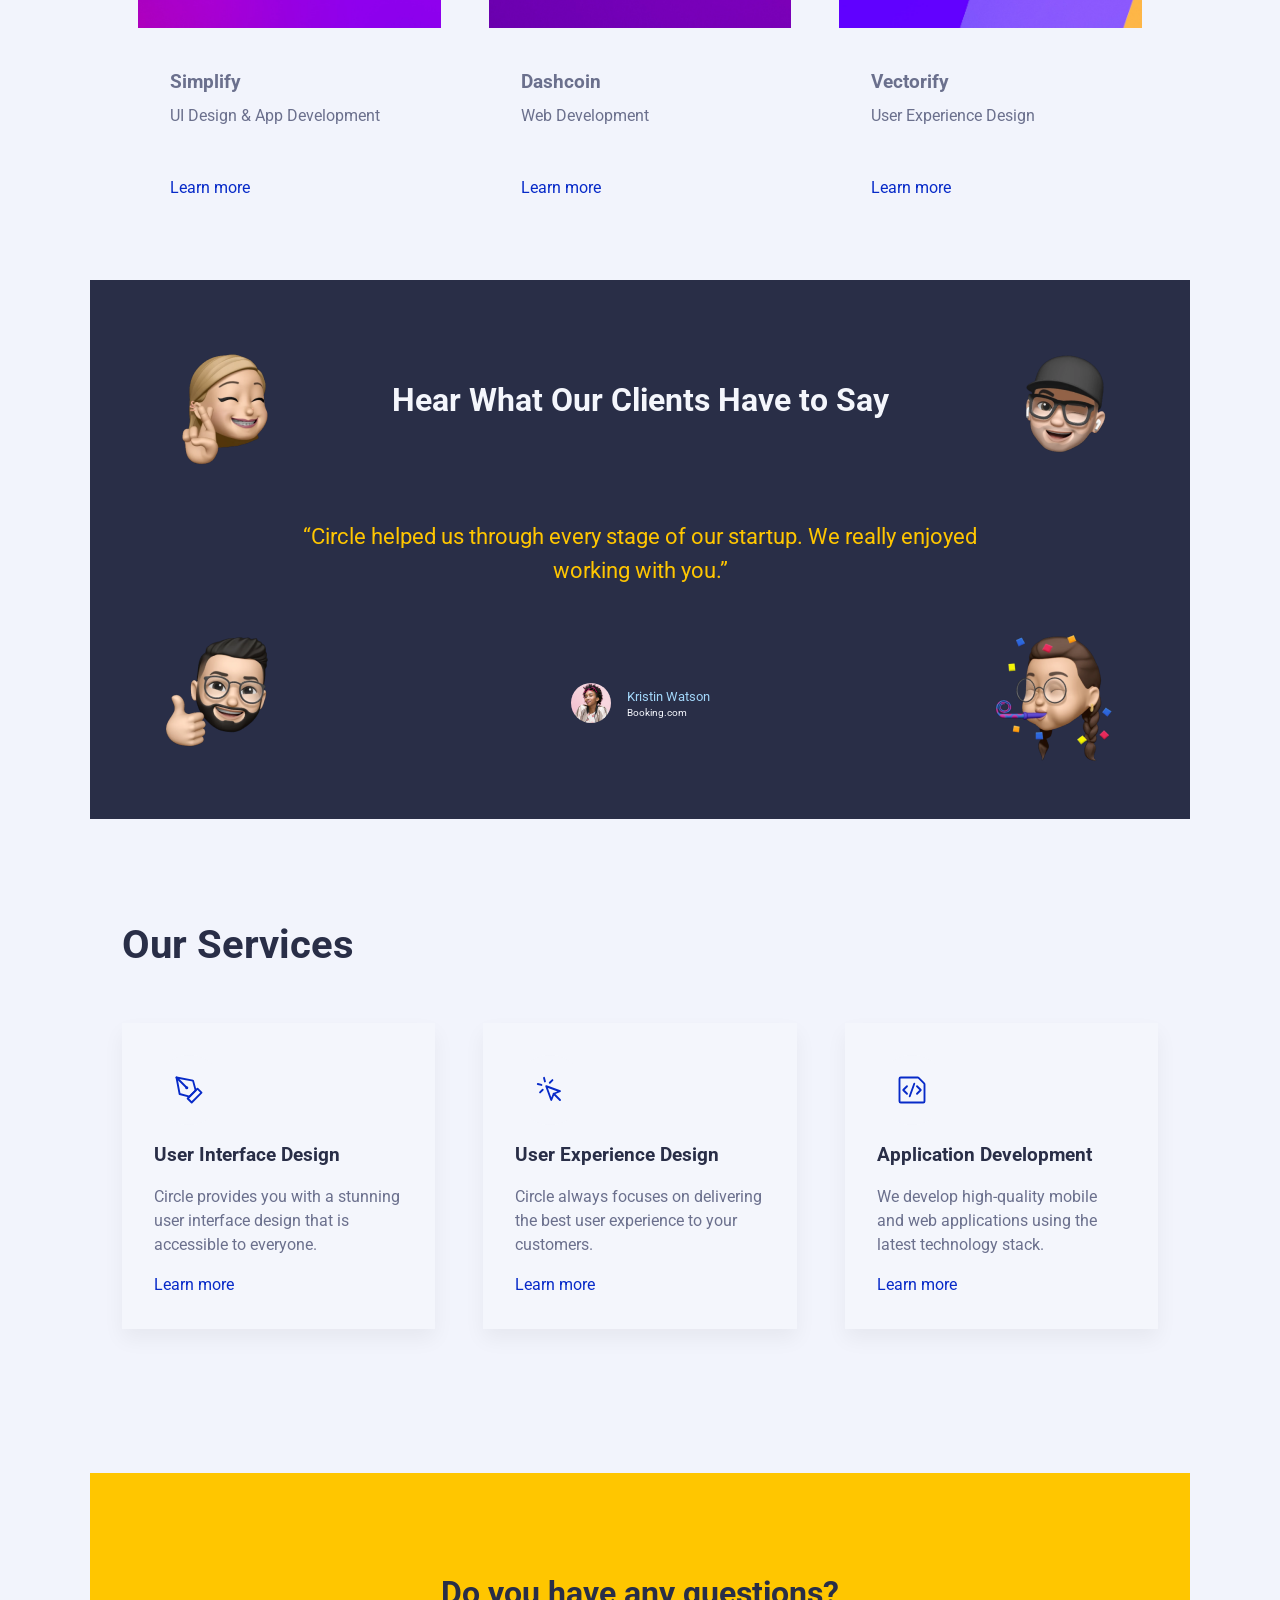
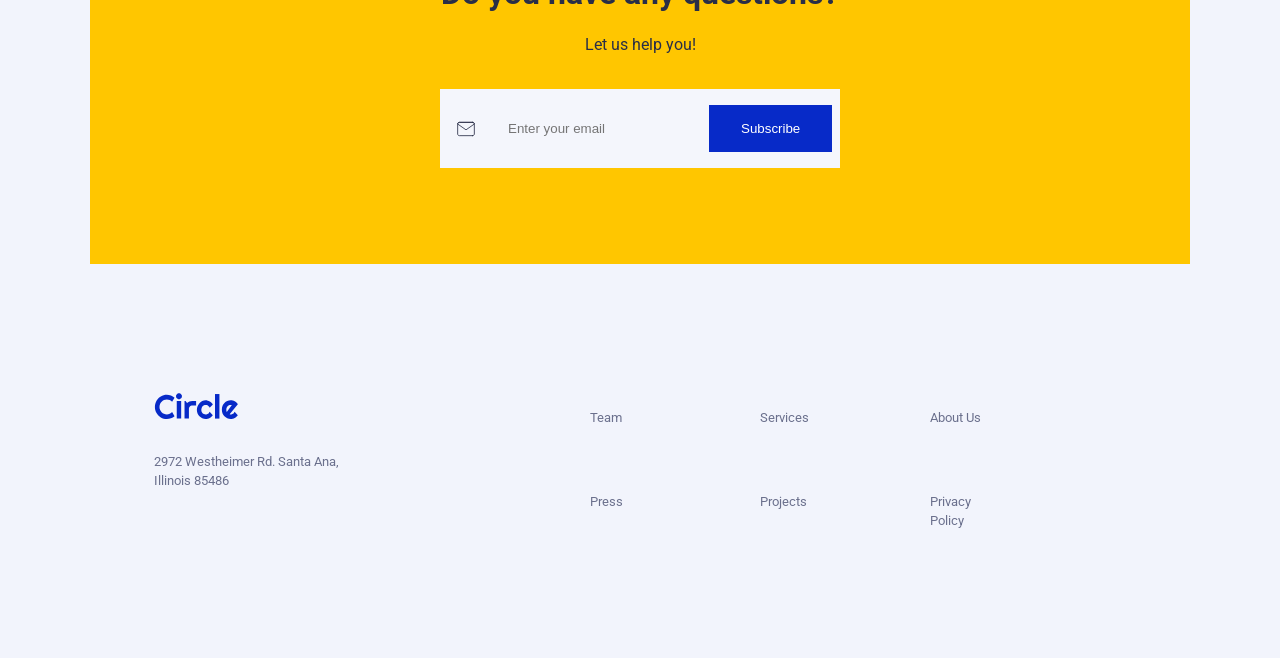
==== commit 8b696aec: "update link project 1 from index" ====
--- a/index.html
+++ b/index.html
@@ -89,7 +89,7 @@
             <div class="card-content">
               <h3 class="card_tittle">Simplify</h3>
               <p>UI Design & App Development</p>
-              <a href="404.html">Learn more</a>
+              <a href="projects/1.html">Learn more</a>
             </div>
           </article>
 
--- a/styles.css
+++ b/styles.css
@@ -10,6 +10,7 @@
   --color-text-primary-hover: #a2d6f9;
   --color-text-black: #000000;
   --color-bg: #f2f4fc;
+  --color-error-bg: #ff6b6b;
   --font-body: Roboto, sans-serif;
   --space-s: 1rem;
   --space-m: 2rem;
@@ -47,8 +48,7 @@
 /*SECCIÓN: MENÚ SUPERIOR*/
 
 header {
-  margin: var(--space-m);
-  padding: var(--space-s);
+  margin-bottom: var(--space-l);
 }
 
 .menu {
@@ -112,6 +112,7 @@
 
 .pseudo-button {
   background-color: var(--color-text-primary);
+  display: inline-block;
   padding: 0.75rem 1.5rem;
   color: var(--color-text-white);
   font-weight: 500;
@@ -151,7 +152,8 @@
   display: none;
 }
 
-.hero-content h1 {
+.hero-content h1,
+#contact-container h1 {
   font-size: var(
     --space-normal
   ); /*en móvil 3rem es mucho, mejor definirlo directamente */
@@ -430,6 +432,11 @@
   padding: var(--space-m);
 }
 
+.side-left {
+  flex: 1;
+  margin-right: var(--space-xl);
+}
+
 .side-left img {
   width: 85px;
   padding-bottom: var(--space-m);
@@ -437,10 +444,11 @@
 
 .side-left p {
   font-size: 0.8rem;
+  max-width: 100%;
 }
 
 .side-right {
-  margin-left: var(--space-xl);
+  flex: 2;
 }
 
 .side-right ul {
@@ -469,11 +477,6 @@
   margin-bottom: var(--space-m);
 }
 
-.pseudo-button {
-  display: inline-block;
-  margin-top: var(--space-m);
-}
-
 .error-image {
   margin-top: var(--space-l);
   display: flex;
@@ -482,6 +485,88 @@
 
 .error-image img {
   width: 800px;
+}
+
+/* SECCIÓN: FORMULARIO CONTACTO */
+
+input,
+textarea {
+  padding: var(--space-s);
+  border: none;
+  background-color: #e8e9eb;
+}
+
+#contact-container h1,
+.input-form-group,
+.button-form-group {
+  margin: 0 var(--space-s);
+}
+
+.grp-fullname,
+.grp-message,
+.button-form-group {
+  display: flex;
+  flex-direction: column;
+  justify-content: space-between;
+  gap: 0.5rem;
+  padding: var(--space-s);
+}
+
+.grp-email-phone {
+  display: flex;
+  gap: var(--space-s);
+  padding: var(--space-s);
+}
+
+.grp-mail,
+.grp-phone {
+  display: flex;
+  flex-direction: column;
+  flex: 1;
+}
+
+.grp-mail input,
+.grp-phone input {
+  width: 100%;
+}
+
+.grp-message textarea::placeholder {
+  font-family: var(
+    --font-body
+  ); /*parece ser que hay que forzar al placeholder a heredar font family de body, sin embargo, los otros placeholder sí lo heredaron directamente*/
+}
+
+.button-form-group button {
+  cursor: pointer;
+}
+
+.btn-reset {
+  background-color: var(--color-text-neutral-light);
+  width: 100%;
+  display: inline-block;
+  color: var(--color-text-dark);
+  border: 1px solid #ddd;
+  padding: 0.75rem 1.5rem;
+  cursor: pointer;
+  text-align: center;
+}
+
+.input-error {
+  background-color: var(--color-text-white);
+  border: 2px solid var(--color-error-bg);
+}
+
+.tooltip {
+  font-size: 0.75rem;
+  color: var(--color-error-bg);
+  margin-top: 4px;
+}
+
+#form-validated-send {
+  font-size: var(--space-s);
+  color: var(--color-text-primary);
+  margin-left: var(--space-m);
+  display: none;
 }
 
 /* SECCIÓN: MEDIA QUERIES */
@@ -489,12 +574,6 @@
 @media (min-width: 768px) {
   .btn-menu {
     display: none;
-  }
-
-  nav {
-    max-width: 1200px;
-    margin: 0 auto;
-    padding: 0 var(--space-m);
   }
 
   nav ul {
@@ -558,8 +637,11 @@
   #testimonial-section,
   #newsletter-section,
   #logos,
-  footer {
-    max-width: 1500px;
+  #hero,
+  footer,
+  #contact-container,
+  nav {
+    max-width: 1100px;
     margin-left: auto;
     margin-right: auto;
   }
@@ -617,6 +699,24 @@
     width: 33%;
   }
 
+  .button-form-group {
+    display: flex;
+    flex-direction: row;
+    gap: 10px;
+  }
+
+  .btn-submit {
+    width: 100%;
+  }
+
+  .btn-reset {
+    width: 50px;
+    font-size: 20px;
+    display: flex;
+    justify-content: center;
+    align-items: center;
+  }
+
   .services-group,
   .newsletter-group,
   .footer-container {
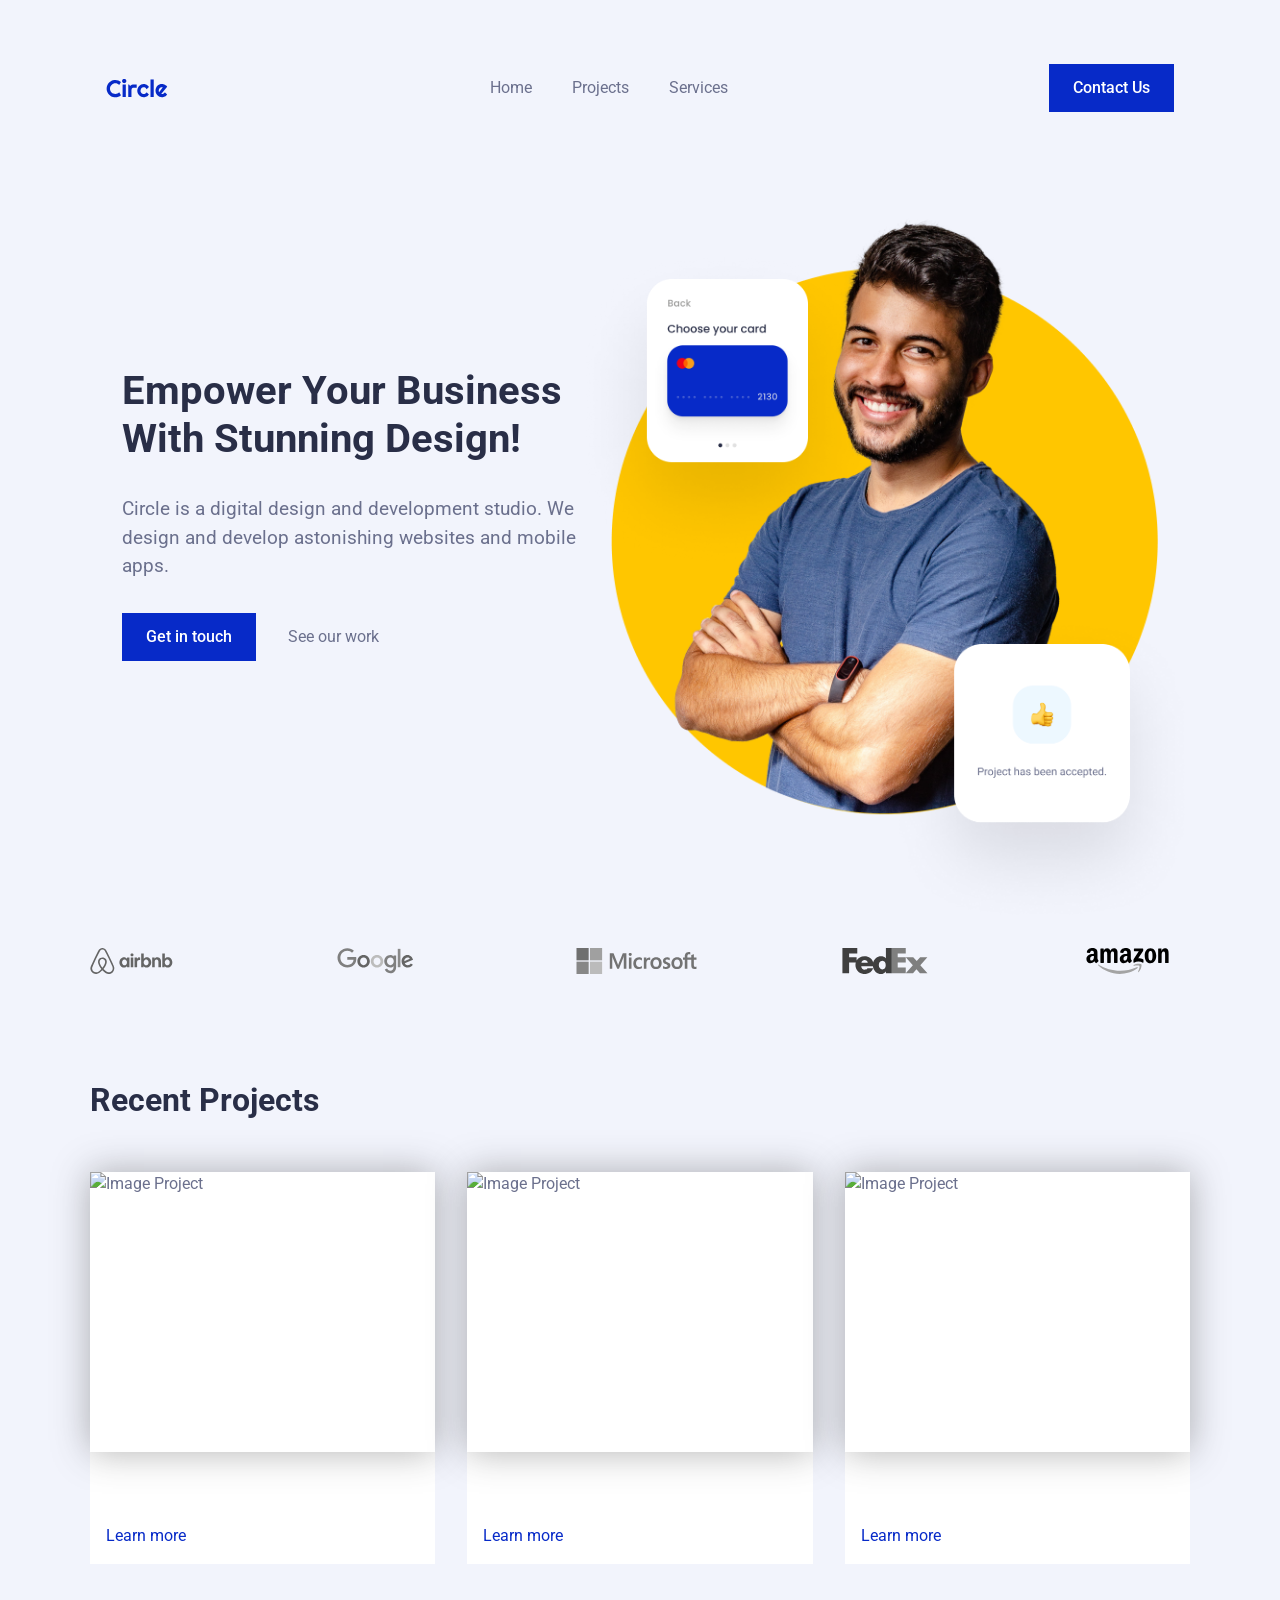
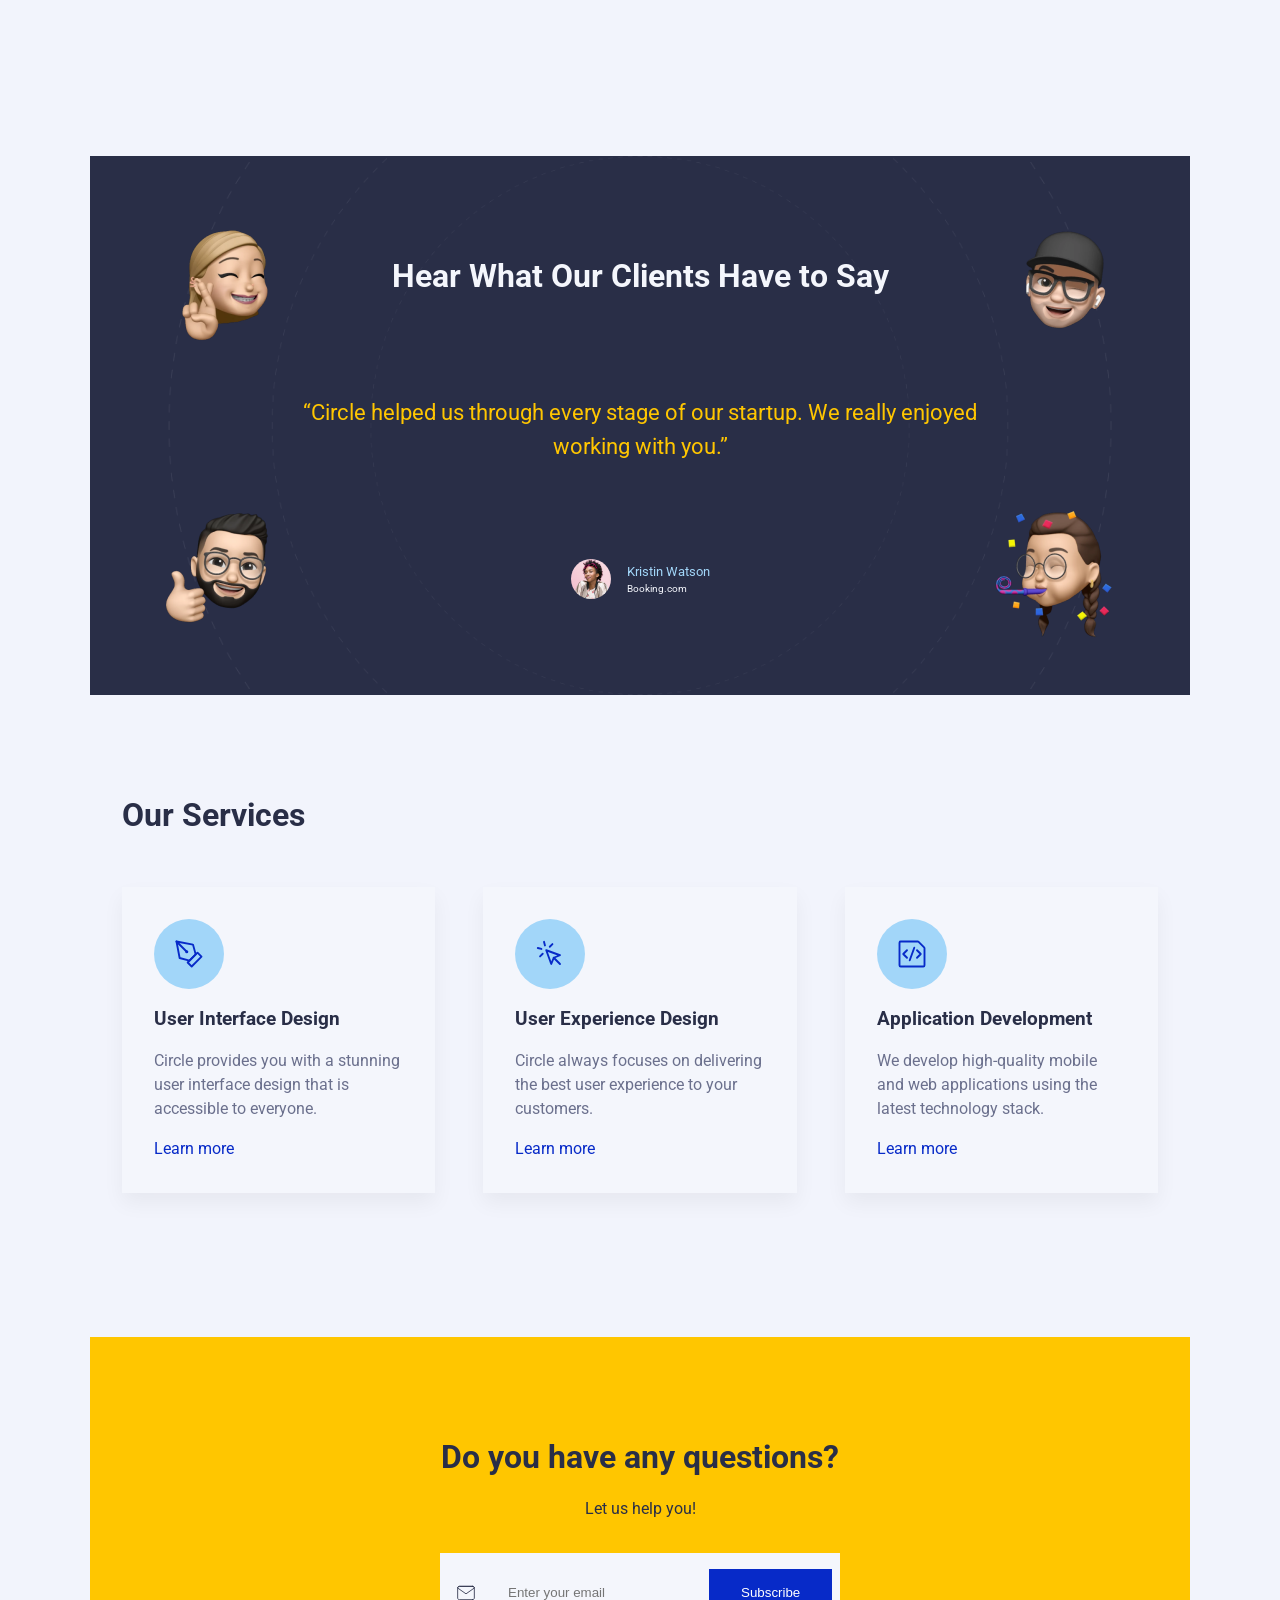
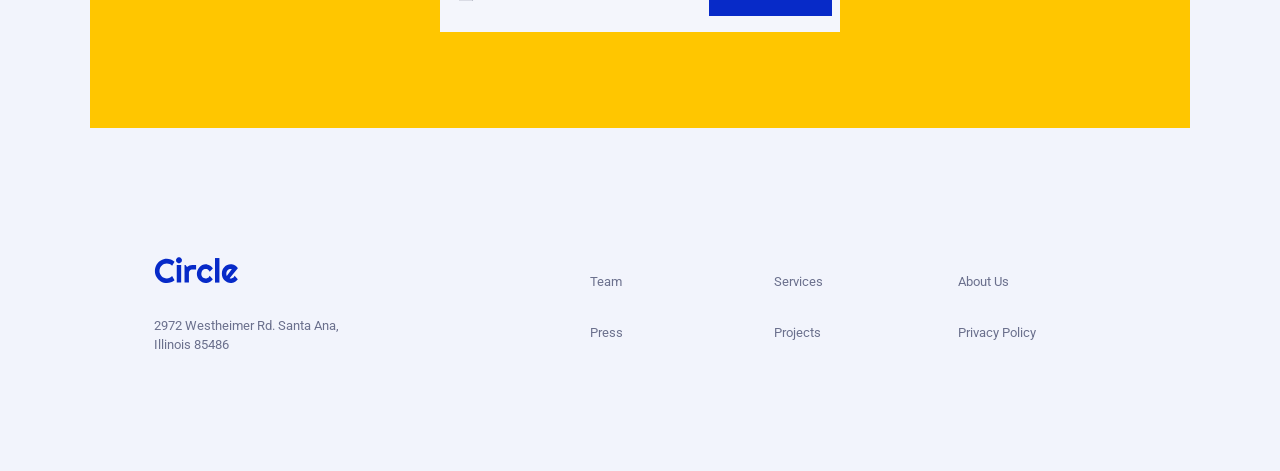
==== commit 415d2f92: "several updates: api, newsletter, menu, etc." ====
--- a/index.html
+++ b/index.html
@@ -3,7 +3,7 @@
   <head>
     <meta charset="UTF-8" />
     <meta name="viewport" content="width=device-width, initial-scale=1.0" />
-    <title>Homepage</title>
+    <title>Circle Home</title>
     <link rel="stylesheet" href="styles.css" />
   </head>
   <body>
@@ -15,8 +15,8 @@
 
         <button class="btn-menu">Menu</button>
 
-        <ul>
-          <li><a href="#">Home</a></li>
+        <ul id="nav-menu">
+          <li><a href="index.html">Home</a></li>
           <li><a href="#recent-projects">Projects</a></li>
           <li><a href="#services-section">Services</a></li>
         </ul>
@@ -81,41 +81,29 @@
 
         <div class="items-card">
           <article class="item-card">
-            <img
-              src="project-assets/projects-section/1.jpg"
-              alt="Image Project"
-              class="item-img"
-            />
+            <img src="" alt="Image Project" class="item-img" />
             <div class="card-content">
-              <h3 class="card_tittle">Simplify</h3>
-              <p>UI Design & App Development</p>
-              <a href="projects/1.html">Learn more</a>
+              <h3></h3>
+              <p></p>
+              <a href="">Learn more</a>
             </div>
           </article>
 
           <article class="item-card">
-            <img
-              src="project-assets/projects-section/2.jpg"
-              alt="Image Project"
-              class="item-img"
-            />
+            <img src="" alt="Image Project" class="item-img" />
             <div class="card-content">
-              <h3 class="card_tittle">Dashcoin</h3>
-              <p>Web Development</p>
-              <a href="404.html">Learn more</a>
+              <h3></h3>
+              <p></p>
+              <a href="">Learn more</a>
             </div>
           </article>
 
           <article class="item-card">
-            <img
-              src="project-assets/projects-section/3.jpg"
-              alt="Image Project"
-              class="item-img"
-            />
+            <img src="" alt="Image Project" class="item-img" />
             <div class="card-content">
-              <h3 class="card_tittle">Vectorify</h3>
-              <p>User Experience Design</p>
-              <a href="404.html">Learn more</a>
+              <h3></h3>
+              <p></p>
+              <a href="">Learn more</a>
             </div>
           </article>
         </div>
@@ -246,6 +234,8 @@
         </section>
       </section>
     </footer>
-    <!--<script src="script.js"></script>-->
+    <script src="js/recent-projects.js"></script>
+    <script src="js/newsletter.js"></script>
+    <script src="js/menu-index.js"></script>
   </body>
 </html>
--- a/styles.css
+++ b/styles.css
@@ -65,49 +65,11 @@
   cursor: pointer;
 }
 
-.menu ul {
-  display: none;
-  position: absolute;
-  top: 100%;
-  right: 0;
-  background: white;
-  padding: var(--space-s);
-  list-style: none;
-}
-
-.menu:hover ul {
-  display: block;
-}
-
 nav {
   display: flex;
   justify-content: space-between;
   align-items: center;
   padding: var(--space-s);
-}
-
-nav ul {
-  display: none;
-  list-style: none;
-}
-
-.nav-open {
-  display: flex;
-  flex-direction: column;
-  gap: var(--space-s);
-  margin-top: var(--space-s);
-}
-
-nav ul li {
-  color: var(--color-text-primary);
-}
-
-nav ul li a {
-  color: var(--color-text);
-}
-
-nav ul li a:hover {
-  color: var(--color-text-primary);
 }
 
 .pseudo-button {
@@ -119,6 +81,27 @@
   display: inline-block; /*MUY IMPORTANTE!: esto se me olvidaba  ponerlo cuando se trataba de enlaces*/
 }
 
+#nav-menu {
+  list-style: none;
+  display: none;
+  position: absolute;
+  top: 100%;
+  right: var(--space-xl);
+  background: white;
+  width: 200px;
+  padding: var(--space-s);
+  box-shadow: 0 5px 10px rgba(0, 0, 0, 0.1);
+}
+
+#nav-menu.nav-open {
+  display: flex;
+  flex-direction: column;
+}
+
+nav {
+  position: relative;
+}
+
 /*SECCIÓN: HERO*/
 
 #hero {
@@ -153,7 +136,8 @@
 }
 
 .hero-content h1,
-#contact-container h1 {
+#contact-container h1,
+#project-name {
   font-size: var(
     --space-normal
   ); /*en móvil 3rem es mucho, mejor definirlo directamente */
@@ -173,10 +157,9 @@
 }
 
 .hero-img {
-  position: relative;
-  width: 100%;
+  display: block;
+  margin: 0 auto;
   max-width: 450px;
-  margin-left: auto;
 }
 
 /*SECCIÓN: LOGOS EMPRESAS*/
@@ -209,15 +192,15 @@
 /*SECCIÓN: CARDS*/
 
 #recent-projects h2,
-#services-section h2 {
+#services-section h2,
+#other-projects h2 {
   font-weight: 700;
-  font-size: var(--space-normal);
+  font-size: var(--space-m);
   color: var(--color-text-dark);
-  margin: var(--space-l);
 }
 
 .items-card {
-  margin: var(--space-l);
+  margin-top: var(--space-l);
   display: flex;
   flex-direction: column;
   gap: var(--space-l);
@@ -225,16 +208,17 @@
 
 .item-card {
   width: 100%;
+  background-color: var(--color-text-white);
 }
 
 .item-img {
   object-fit: cover;
-  height: 444px;
+  height: 280px;
   width: 100%;
 }
 
 .card-content {
-  padding: var(--space-m);
+  padding: var(--space-s);
 }
 
 .card-content h3,
@@ -253,6 +237,12 @@
   background-color: var(--color-text-dark);
   text-align: center;
   padding: var(--space-xl);
+  position: relative;
+  background-image: url(project-assets/testimonial-section/orbit.png);
+  background-position: center;
+  background-repeat: no-repeat;
+  background-size: cover;
+  margin-top: var(--space-xl);
 }
 
 .testimonial-group {
@@ -274,6 +264,13 @@
 
 .testimonial-group a {
   color: var(--color-text-white);
+}
+
+.emoji-left-top,
+.emoji-right-top,
+.emoji-left-down,
+.emoji-right-down {
+  display: none;
 }
 
 .testimonial-profile {
@@ -331,9 +328,12 @@
   gap: var(--space-l);
 }
 
+#project-image,
+.item-img {
+  box-shadow: 0 0 35px rgba(63, 63, 63, 0.4);
+}
+
 .service-card {
-  background-color: var(--color-text-primary);
-  padding: var(--space-m);
   background-color: var(--color-text-neutral-light);
   padding: var(--space-m);
   box-shadow: 0 10px 20px rgba(0, 0, 0, 0.05);
@@ -345,7 +345,7 @@
   align-items: center;
   width: 70px;
   height: 70px;
-  background-color: var(--color-text-neutral-light);
+  background-color: var(--color-text-primary-hover);
   border-radius: 50%;
   margin-bottom: var(--space-s);
 }
@@ -485,6 +485,29 @@
 
 .error-image img {
   width: 800px;
+}
+
+/* SECCIÓN: PROJECT #1 */
+
+.hero-img-project {
+  margin: var(--space-m) 0 var(--space-l) 0;
+  height: 280px;
+  overflow: hidden;
+}
+
+#project-content {
+  margin-bottom: var(--space-l);
+}
+
+.project-row {
+  display: flex;
+  flex-direction: column;
+  gap: 0.5rem;
+}
+
+.update-completed {
+  display: flex;
+  gap: 0.5rem;
 }
 
 /* SECCIÓN: FORMULARIO CONTACTO */
@@ -576,9 +599,19 @@
     display: none;
   }
 
-  nav ul {
+  #nav-menu {
     display: flex;
-    gap: var(--space-m);
+    flex-direction: row;
+    gap: var(--space-normal);
+    position: static;
+    width: auto;
+    box-shadow: none;
+    background: transparent;
+    padding: 0;
+  }
+
+  #nav-menu.nav-open {
+    flex-direction: row;
   }
 
   nav ul li a {
@@ -615,21 +648,37 @@
     width: 100%;
   }
 
-  .card-image,
-  .project-accepted {
-    display: block;
-    position: absolute;
-    max-width: 320px;
-  }
-
-  .card-image {
-    top: 5%;
-    left: -8%;
-  }
-
-  .project-accepted {
-    bottom: -18%;
-    right: -8%;
+  .hero-text-project {
+    display: flex;
+    flex-direction: column;
+    gap: var(--space-s);
+  }
+
+  .project-row {
+    flex-direction: row;
+    justify-content: space-between;
+    align-items: center;
+  }
+
+  .update-completed {
+    display: flex;
+    gap: 0.5rem;
+  }
+
+  .hero-img-project {
+    height: 450px;
+  }
+
+  .hero-img-project img {
+    width: 100%;
+    height: 100%;
+    object-fit: cover;
+  }
+
+  #project-content {
+    max-width: 100%;
+    margin: var(--space-l) 0 var(--space-xl) 0;
+    text-align: justify;
   }
 
   #recent-projects,
@@ -640,7 +689,9 @@
   #hero,
   footer,
   #contact-container,
-  nav {
+  nav,
+  #hero-project,
+  #other-projects {
     max-width: 1100px;
     margin-left: auto;
     margin-right: auto;
@@ -653,46 +704,17 @@
 
   .items-card {
     flex-direction: row;
+    flex-wrap: wrap;
+    gap: var(--space-m);
   }
 
   .item-card {
-    width: 33%;
-  }
-
-  #testimonial-section {
-    position: relative;
+    flex: 1;
+    margin-bottom: var(--space-xl);
   }
 
   .testimonial-img {
     display: block;
-  }
-
-  .emoji-left-top,
-  .emoji-right-top,
-  .emoji-left-down,
-  .emoji-right-down {
-    position: absolute;
-    width: 150px;
-  }
-
-  .emoji-left-top,
-  .emoji-right-top {
-    top: 10%;
-  }
-
-  .emoji-left-top,
-  .emoji-left-down {
-    left: 5%;
-  }
-
-  .emoji-right-top,
-  .emoji-right-down {
-    right: 5%;
-  }
-
-  .emoji-left-down,
-  .emoji-right-down {
-    bottom: 10%;
   }
 
   .service-card {
@@ -724,8 +746,56 @@
   }
 
   .side-right li {
-    width: 25%;
+    width: 33.33%;
     margin-bottom: var(--space-m);
     padding: 0 var(--space-m);
   }
 }
+
+@media (min-width: 1280px) {
+  .card-image,
+  .project-accepted {
+    display: block;
+    position: absolute;
+    max-width: 320px;
+  }
+
+  .card-image {
+    top: 5%;
+    left: -8%;
+  }
+
+  .project-accepted {
+    bottom: -18%;
+    right: -8%;
+  }
+
+  .emoji-left-top,
+  .emoji-right-top,
+  .emoji-left-down,
+  .emoji-right-down {
+    display: block;
+    position: absolute;
+    width: 150px;
+  }
+
+  .emoji-left-top,
+  .emoji-right-top {
+    top: 10%;
+  }
+
+  .emoji-left-top,
+  .emoji-left-down {
+    left: 5%;
+  }
+
+  .emoji-right-top,
+  .emoji-right-down {
+    right: 5%;
+  }
+
+  .emoji-left-down,
+  .emoji-right-down {
+    bottom: 10%;
+  }
+}
